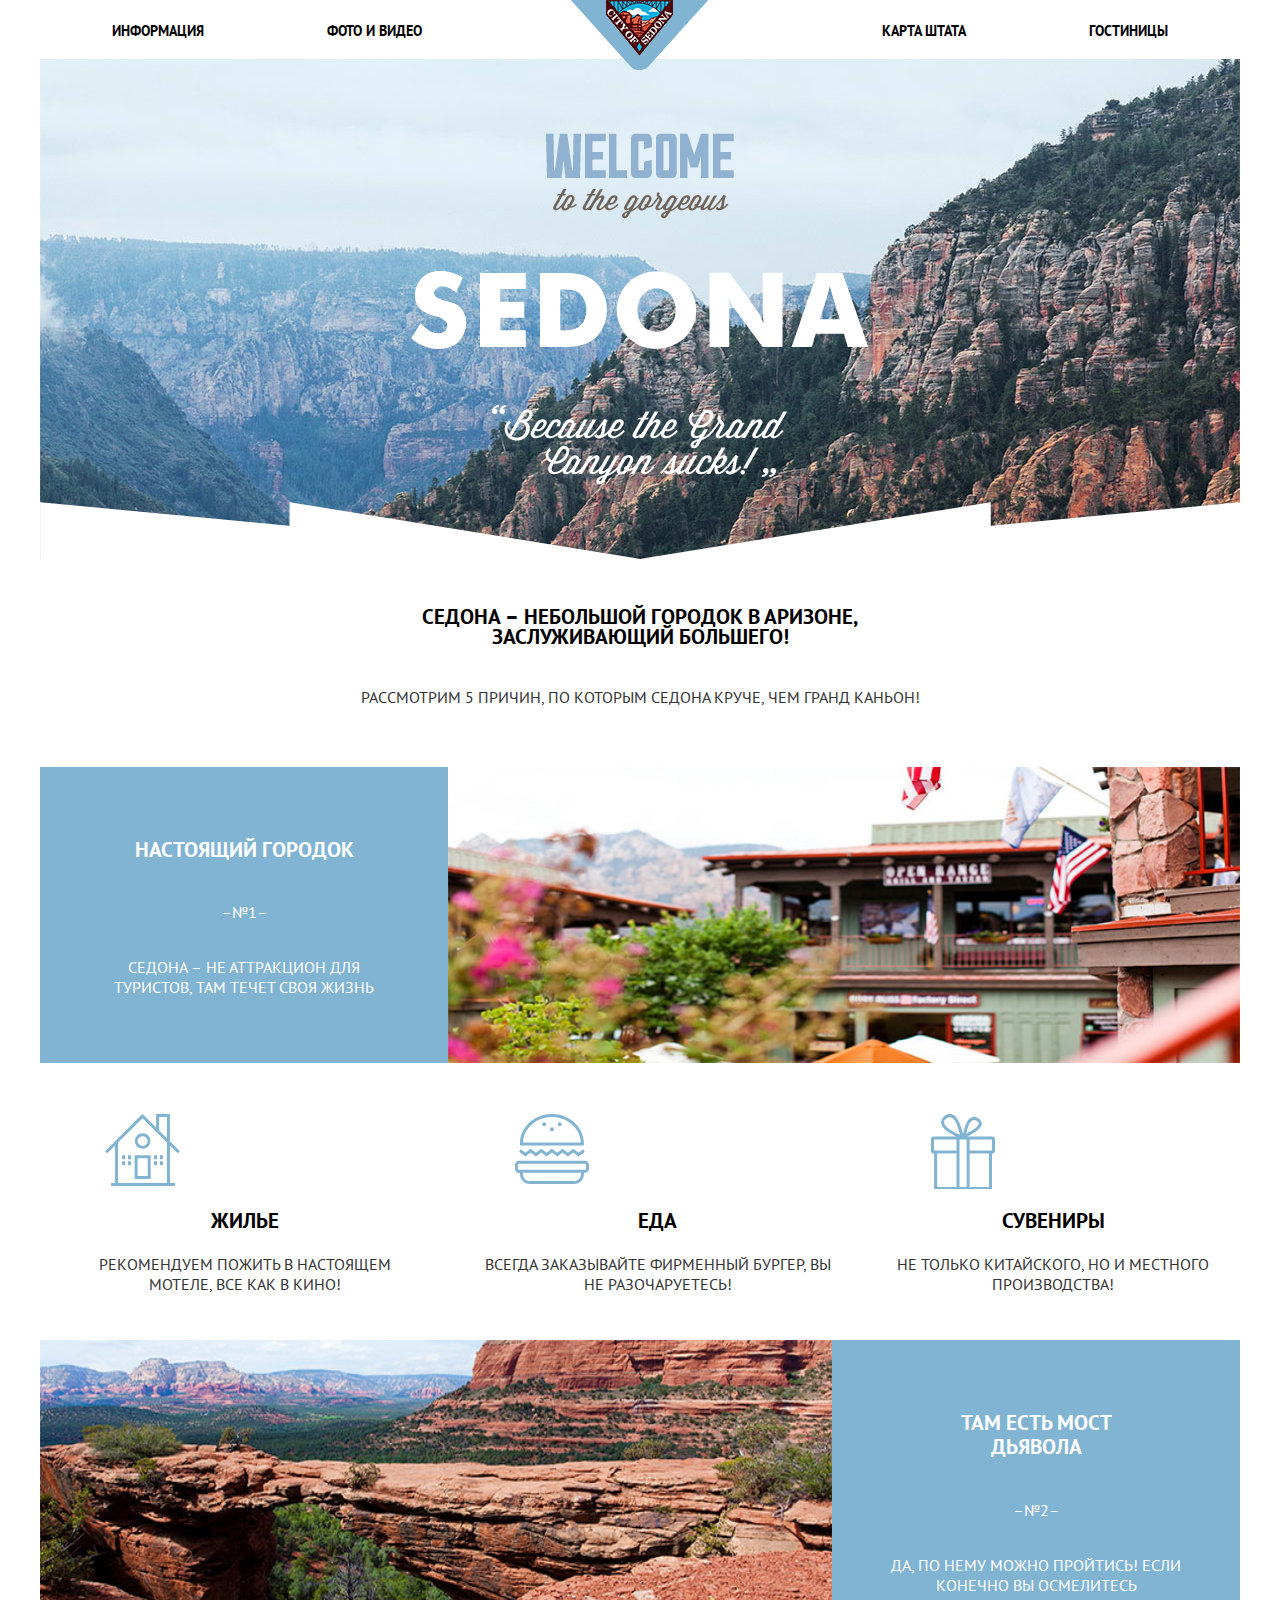
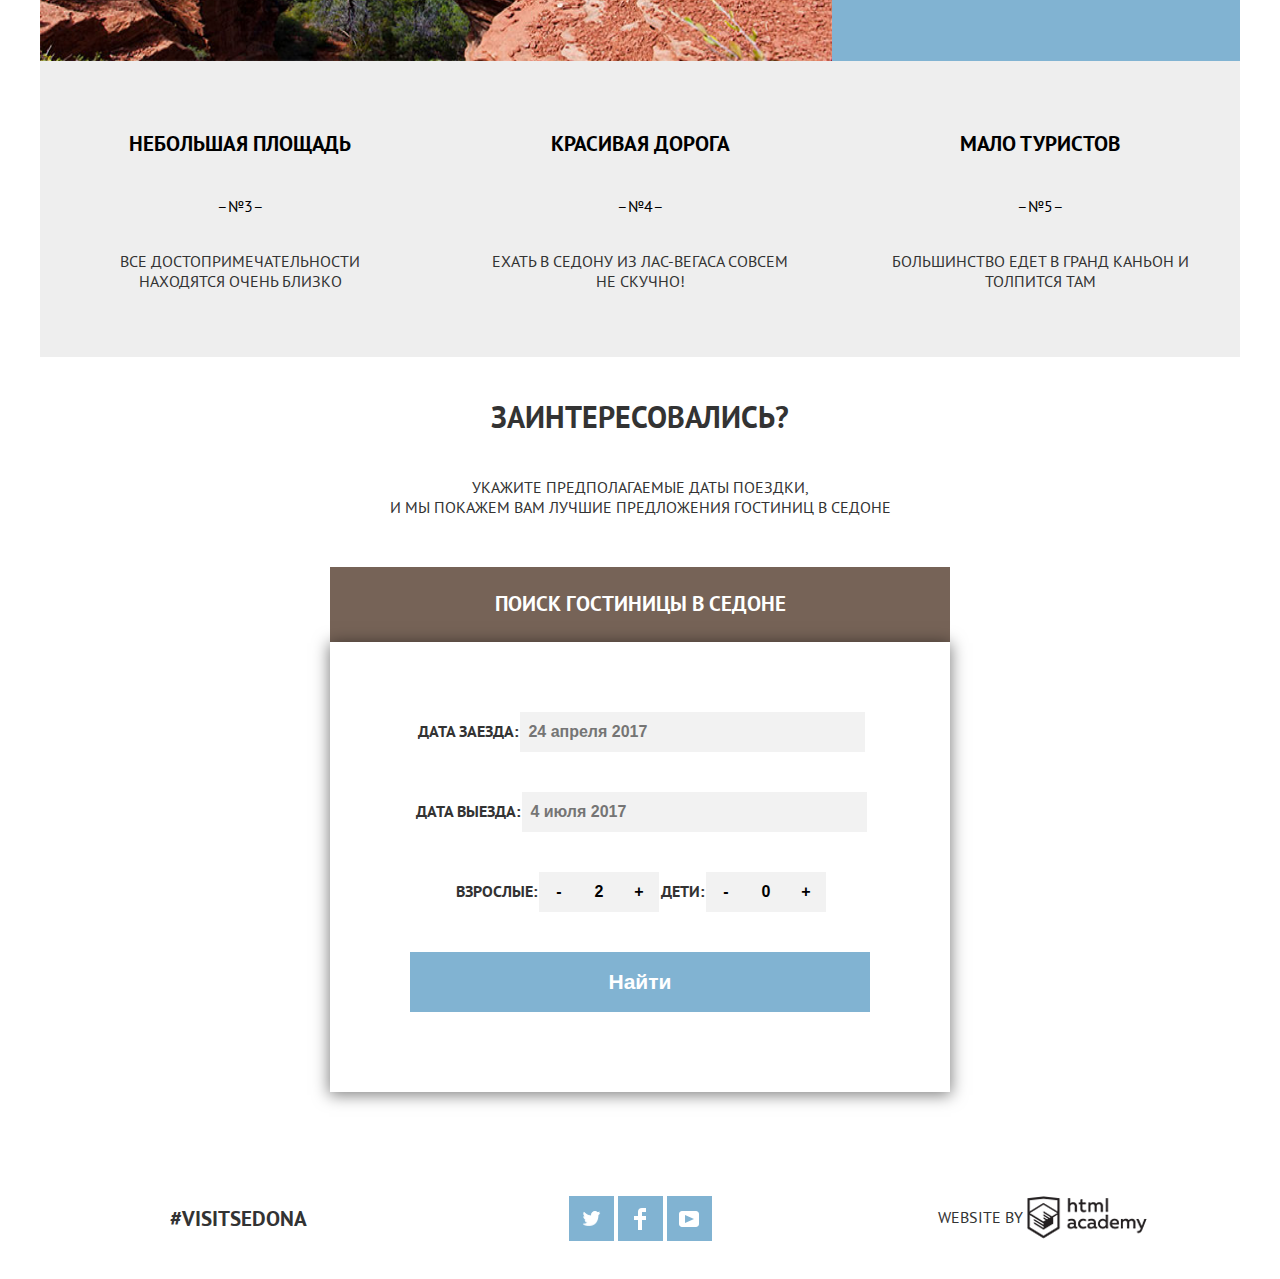
==== index.html @ 0027bf3f "сетка проекта" ====
<!DOCTYPE html>
<html lang="ru">
  <head>
    <meta charset="utf-8">
    <title>HTML Academy: Седона</title>
    <link href="https://fonts.googleapis.com/css?family=PT+Sans:400,700&amp;subset=cyrillic" rel="stylesheet">
    <link href="css/normalize.css" rel="stylesheet">
    <link href="css/style.css" rel="stylesheet">
  </head>
  <body>

    <header class="main-header">
      <nav class="main-navigation">
        <a class="main-header-logo">
          <img src="img/logo-sedona.png" alt="Логотип City of Sedona">
        </a>
        <ul class="site-navigation">
          <li><a href="#info">Информация</a></li>
          <li><a href="library.html">Фото и Видео</a></li>
          <li><a href="#map">Карта Штата</a></li>
          <li><a href="hotels.html">Гостиницы</a></li>
        </ul>
      </nav>
    </header>

    <main class="container">
      <h1 class="visually-hidden">Город Седона</h1>
      <div class="mountains">
        <div class="text">
          <div class="frame"></div>
        </div>
      </div>

      <div class="welcome">
        <h2 class="visually-hidden" id="info">Преимущества поездки в Седону</h2>
        <p class="welcome-promo">Седона – небольшой городок в Аризоне,<br>заслуживающий большего!</p>
        <p class="welcome-text">Рассмотрим 5 причин, по которым Седона круче, чем Гранд Каньон!</p>
      </div>

      <section class="features-ill">
        <div class="feature blue">
          <h3>Настоящий городок</h3>
          <span class="number">–№1–</span>
          <p>Седона – не аттракцион для туристов, там течет своя жизнь</p>
        </div>
        <img class="illustration" src="img/sedonacity-index.jpg" alt="Настоящий городок">
      </section>

      <section class="services">
        <ul class="service-navigator">
          <li class="service-item">
            <h3 class="housing">Жилье</h3>
            <p>Рекомендуем пожить в настоящем мотеле, все как в кино!</p>
          </li>
          <li class="service-item">
            <h3 class="food">Еда</h3>
            <p>Всегда заказывайте фирменный бургер, вы не разочаруетесь!</p>
          </li>
          <li class="service-item">
            <h3 class="souvenirs">Сувениры</h3>
            <p>Не только китайского, но и местного производства!</p>
          </li>
        </ul>
      </section>

      <section class="features-ill reverse">
        <div class="feature blue">
          <h3>Там есть Мост Дьявола</h3>
          <span class="number">–№2–</span>
          <p>Да, по нему можно пройтись! Если конечно вы осмелитесь</p>
        </div>
        <img class="illustration" src="img/devilroad-index.jpg" alt="Мост Дьявола">
      </section>

      <section class="features">
        <ul class="features-list">
          <li class="feature">
            <h3>Небольшая площадь</h3>
            <span class="number">–№3–</span>
            <p>Все достопримечательности находятся очень близко</p>
          </li>
          <li class="feature">
            <h3>Красивая дорога</h3>
            <span class="number">–№4–</span>
            <p>Ехать в Седону из Лас-Вегаса совсем не скучно!</p>
          </li>
          <li class="feature">
            <h3>Мало туристов</h3>
            <span class="number">–№5–</span>
            <p>Большинство едет в Гранд Каньон и толпится там</p>
          </li>
        </ul>
      </section>

      <div>
        <p class="question">Заинтересовались?</p>
        <p>Укажите предполагаемые даты поездки, <br>
          и мы покажем вам лучшие предложения гостиниц в Седоне</p>
        <h2 class="form-title">Поиск гостиницы в Седоне</h2>
      </div>

      <section class="form">
        <form class="hotel-search" action="hotels.html" method="get">
          <p class="date">
            <label for="date-in">Дата заезда:</label>
            <input id="date-in" type="text" placeholder="  24 апреля 2017  " required><br>
            <label for="date-out">Дата выезда:</label>
            <input id="date-out" type="text" placeholder="  4 июля 2017  " required>
          </p>
          <p class="counter">
            <label for="counter-adults">Взрослые:</label>
            <input class="counter-adults-down" type="button" value="-">
            <input id="counter-adults" type="text" value="2" size="1">
            <input class="counter-adults-up" type="button" value="+">
            <label for="counter-children">Дети:</label>
            <input class="counter-children-down" type="button" value="-">
            <input id="counter-children" type="text" value="0" size="1">
            <input class="counter-children-up" type="button" value="+">
          </p>
          <button class="search-button" type="submit">Найти</button>
        </form>
      </section>

      <section>
        <h2 class="visually-hidden" id="map">Карта Штата</h2>
        <script type="text/javascript" charset="utf-8" async src="https://api-maps.yandex.ru/services/constructor/1.0/js/?um=constructor%3A216135177d2605a7af1503cf870363f0d0c2467c47027f87da0f1020286e673c&amp;width=100%25&amp;height=500&amp;lang=ru_RU&amp;scroll=true"></script>
      </section>
    </main>

    <footer class="main-footer">
      <p class="hashtag">#visitsedona</p>

      <div class="social-block">
        <a class="social twitter" href="#"></a>
        <a class="social facebook" href="#"></a>
        <a class="social youtube" href="#"></a>
      </div>

      <p class="copyright">Website by
        <a class="design" href="https://htmlacademy.ru/intensive/htmlcss">
        </a>
      </p>
    </footer>

  </body>
</html>
---- css/style.css ----
@font-face {
  font-family: "PT Sans";
  src: url(../fonts/ptsans.woff2) format("woff2");
  font-weight: 400;
  font-style: normal;
}

@font-face {
  font-family: "PT Sans";
  src: url(../fonts/ptsansbold.woff2) format("woff2");
  font-weight: 700;
  font-style: normal;
}

body {
  margin:0 auto;
  padding: 0;
  max-width: 1200px;
  min-width: 768px;

  font-family: "PT Sans", "Arial", sans-serif;
  text-transform: uppercase;
}

a {
  text-decoration: none;
  color: #000000;
}

p {
  line-height: 20px;
  text-align: center;
  color: rgb(51, 51, 51);
}

h3 {
  padding: 0 35px;
  text-align: center;
  font-size: 21px;
}

.visually-hidden {
  visibility: hidden;
}

/* HEADER */

.main-navigation {
  padding: 0;
  margin: 0 auto;
}

.main-header-logo {
  display: inline-block;
  width: 100%;
  padding: 0;
  margin: 0 auto;
  text-align: center;
}

li {
  list-style: none;
}

.main-navigation ul {
  display: flex;
  flex-direction: row;
  justify-content: space-between;
  padding: 0;
  margin: -50px 6%;
}

.site-navigation li {
  font-size: 14px;
  font-weight: bold;
  color: #000000;
}

.site-navigation li:nth-child(2) {
  margin-right: 16%;
}

.site-navigation li:nth-child(3) {
  margin-left: 16%;
}

.site-navigation a:hover {
  color: rgb(129, 179, 210);
}

.site-navigation a:active {
  color: rgb(206, 206, 206);
}

#visited {
  color: rgb(118, 99, 87);
}

/* FOOTER */
.main-footer {
  display: flex;
  flex-direction: row;
  justify-content: space-between;
  align-items: center;
  width: 100%;
  height: 120px;
  margin: 0 auto;
  padding: 0;
  background: rgba(255, 255, 255, 0.9);
}

.hashtag {
  width: 33%;
  vertical-align: middle;
  text-align: center;

  font-size: 21px;
  font-weight: bold;
}

.social {
  display: inline-block;
  vertical-align: middle;
  width: 45px;
  height: 45px;
  background-color: rgb(129, 179, 210);
}

.twitter {
  background-image: url("../img/social.png");
  background-repeat: no-repeat;
  background-position: -18% -12%;
  background-color: rgb(129, 179, 210);
}

.twitter:hover {
  background-image: url("../img/social.png");
  background-repeat: no-repeat;
  background-position: -18% 50%;
  background-color: rgb(102, 158, 192);
}

.twitter:active {
  background-image: url("../img/social.png");
  background-repeat: no-repeat;
  background-position: -18% 113%;
  background-color: rgb(84, 150, 189);
}

.facebook {
  z-index: 50;
  background-image: url("../img/fb-icon.svg");
  background-repeat: no-repeat;
  background-position: center;
}

.youtube {
  background-image: url("../img/youtube.svg");
  background-repeat: no-repeat;
  background-position: center;
}

.social:hover {
  background-color: rgb(129, 179, 210);
}

.social:active {
  opacity: .3;
  background-color: rgb(84, 150, 189);
}

.copyright {
  display: inline-block;
  align-items: middle;
  width: 33%;
  white-space: nowrap;
}

.design {
  display: inline-block;
  width: 120px;
  height: 45px;
  vertical-align: middle;
  background-image: url("../img/html.png");
  background-repeat: no-repeat;
  background-position: right;
  background-size: auto;
  background-position: top;
}

.design:hover {
  background-image: url("../img/html.png");
  background-repeat: no-repeat;
  background-position: right;
  background-size: auto;
  background-position: center;
}

.design:active {
  display: inline-block;
  width: 120px;
  height: 45px;
  vertical-align: middle;
  background-image: url("../img/html.png");
  background-repeat: no-repeat;
  background-position: right;
  background-size: auto;
  background-position: bottom;
}

/* CONTAINER */

.mountains {
  z-index: -1;
  position: relative;
  width: 100%;
  height: 500px;
  margin: -10px 0 auto;
  background-image: url("../img/background-index.jpg");
  background-position: top;
  background-repeat: no-repeat;
}

.text {
  position: relative;
  width: 100%;
  height: 500px;
  margin: -10px 0 auto;
  background-image: url("../img/text-index.png");
  background-position: center;
  background-repeat: no-repeat;
}

.frame {
  position: absolute;
  bottom: 0;
  width: 100%;
  height: 60px;
  margin: 0 auto;
  background: url("../img/frame-index.png"); background-repeat: no-repeat;
  background-position: bottom;
}

.welcome-promo {
  margin: -20px 0 auto;
  font-size: 21px;
  font-weight: bold;
  color: rgb(0, 0, 0);
}

.welcome-text {
  margin: 40px auto 60px auto;
}

.features-ill,
.features-ill p {
  display: flex;
  flex-direction: row;
  justify-content: center;
  width: 100%;
  background-color: rgb(129, 179, 210);
  color: #ffffff;
}

.features-ill,
.services,
.features {
  margin: 0 auto;
}

.reverse {
  width: 100%;
  display: flex;
  flex-direction: row-reverse;
  justify-content: center;
  align-items: stretch;
}

.feature-item,
.feature {
  margin: 0 auto;
  padding: 50px;
  display: flex;
  flex-shrink: 1;
  flex-direction: column;
  justify-content: center;
  align-items: center;
  width: 33%;
}

.number {
  padding: 20px;
}

.service-navigator,
.features-list {
  margin: 0;
  padding: 0;
  display: flex;
  flex-direction: row;
  justify-content: space-between;
  align-content: center;
  flex-shrink: 1;
}

.housing::before {
  position: relative;
  content: " ";
  display: block;
  margin: 20px auto;
  width: 100%;
  height: 75px;
  background-image: url("../img/icon-1.svg");
  background-repeat: no-repeat;
}

.food::before {
  content: "";
  display: block;
  margin: 20px auto;
  width: 100%;
  height: 75px;
  background-image: url("../img/icon-3.svg");
  background-repeat: no-repeat;
}

.souvenirs::before {
  content: "";
  display: block;
  margin: 20px auto;
  width: 100%;
  height: 75px;
  background-image: url("../img/icon-2.svg");
  background-repeat: no-repeat;
}

.features {
  background-color: rgb(238, 238, 238);
}

.illustration {
  width: 66%;
  flex-shrink: 3;
}

.service-item {
  position: relative;
  margin: 0 auto;
  padding: 30px;
  text-align: center;
}

.question {
  margin: 50px auto;
  font-size: 30px;
  text-align: center;
  font-weight: bold;
}

.form-title {
  margin: 50px auto 0 auto;
  width: 570px;
  height: 85;
  padding: 25px;
  background-color: rgb(118, 99, 87);

  font-size: 21px;
  font-weight: bold;
  text-align: center;
  color: #ffffff;
}

.hotel-search {
  margin: 0 auto;
  padding: 50px;
  width: 520px;
  height: 350px;
  text-align: center;
  vertical-align: middle;
  background-color: #ffffff;
  box-shadow: 0 2px 15px 1px rgba(0, 0, 0, 0.5);

  font-family: inherit;
}

.form p {
  margin: 0;
  padding: 0;

  font-size: 14;
  font-weight: bold;
}

.form p > input {
  margin: 20px -2px;
  padding: 0;
  font-size: 14;
  font-weight: bold;
  color: rgba(0, 0, 0,);
}

.date input {
  margin: 0 auto 20px auto;
  padding: 0;
  width: 345px;
  height: 40px;
  background-color: rgb(242, 242, 242);
  border: none;
}

.date input:hover {
  background-color: rgb(235, 235, 235);
}

.date input:focus {
  background-color: none;
  border: 3px solid rgb(235, 235, 235);
}

/* CALENDAR */

.date::after {
  content: " ";
  background-image: url("../img/calendar.svg") no-repeat 100%;
  background-position: right;
}

.counter input {
  margin: 20px auto;
  width: 40px;
  height: 40px;
  background-color: rgb(242, 242, 242);
  text-align: center;
  border: none;
  border-radius: 0;
}

.search-button {
  margin: 20px auto;
  padding: 0;
  height: 60px;
  width: 460px;
  text-align: center;
  vertical-align: middle;
  background-color: rgb(129, 179, 210);
  border: none;
  border-radius: 0;

  font-size: 21px;
  font-weight: bold;
  color: #ffffff;
}

.search-button:hover {
    background-color: rgb(129, 179, 210);
}

.search-button:active {
    opacity: 5;
    background-color: rgb(84, 150, 189);
}
/* Hotels*/

.search-form {
  width: 100%;
  height: 215px;
  margin: -70px 0 auto;
  background: url("../img/background-hotes.jpg") no-repeat 100%;
  background-position: center;

  font-family: inherit;
  color: #ffffff;
}

.settings {
  margin: 30px auto;
  padding: 0;
  display: flex;
  flex-direction: row;
}

.filter ul{
  margin: 0;
  padding: 0;
}

.filter {
  margin: 30px auto;

  font-size: 16px;
  font-weight: bold;
}

.filter-option {
  margin: 25px auto;
  padding-left: 25px;
  font-size: 14px;
  font-weight: normal;
}

.checkbox {
  opacity: 0;
}

label {
  position: relative;
}

input[type="checkbox"] + label::before {
  position: absolute;
  top: 0;
  left: -25px;
  content: " ";
  display: block;
  width: 25px;
  height: 25px;
  background-image: url("../img/checkbox-off.svg");
  background-repeat: no-repeat;
  background-position: left;
}

input[type="checkbox"]:checked + label::before {
  position: absolute;
  top: 0;
  left: -25px;
  content: " ";
  display: block;
  width: 25px;
  height: 25px;
  background-image: url("../img/checkbox-on.svg");
  background-repeat: no-repeat;
  background-position: left;
}

.price-form {
  position: relative;
  display: flex;
  flex-direction: column;
}

.price-range {
  margin: 15px auto;
  display: flex;
  flex-direction: row;
  flex-wrap: nowrap;
  justify-content:
  width: 220px;
  height: 30px;
  border: 2px solid white;
  border-radius: 5px;
}

.price-range p {
  margin: 5px auto;
  padding: 0;

  font-size: 14px;
  font-weight: normal;
  color: #ffffff;
}

.p::after {
  position: relative;
  display: block;
  left: 50px;
  bottom: 20px;
  content: " ";
  height: 20px;
  border-right: 2px solid white;
}

.results-btn {
  margin: 30px auto;
  width: 130px;
  height: 30px;
  border: 3px solid white;
  border-radius: 5px;

  text-transform: uppercase;
}

.results-btn:active {
  background-color: #ffffff;
  color: rgb(0, 0, 0);
}

.results {
  margin: -30px auto;
  text-align: justify;
}

.results :not(h2) {
  display: inline;
  text-align: justify;
}

.results-title,
.results-number,
.item-title  {
  font-size: 21px;
  font-weight: bold;
  color: rgb(0, 0, 0);
}

.sorting,
.sorting-list > li {
  margin-left: 30px;
  padding: 0;
  font-size: 12px;
  font-weight: normal;
}

.sorting-up {
  display: inline-block;
  background-image: url("../img/icon-up-dir.svg");
  background-repeat: no-repeat;
  color: rgb(0, 0, 0);
}

.sorting-down {
  display: inline-block;
  width: 20px;
  height: 20px;
  background-image: url("../img/icon-down-dir.svg");
  background-repeat: no-repeat;
  color: rgb(0, 0, 0);
}

.sorting-list a {
  border-bottom: 1px dashed rgb(129, 179, 210);
  color: rgb(206, 206, 206);

}
.sorting-list a:hover {
  border-bottom: 1px dashed rgb(129, 179, 210);
  color: rgb(129, 179, 210);
}

.sorting-list a:active {
  color: rgb(0, 0, 0);
}

#active {
  color: rgb(129, 179, 210);
}

.sorting-item {
  display: flex;
  flex-direction: column;
  margin: 0 auto;
  padding: 0;
}

.item {
  position: relative;
  display: flex;
  flex-direction: row;
  padding: 0;
  width: 100%;
  height: 150px;
  border-top: 1px solid rgb(229, 229, 229);
}

.item:last-child {
border-bottom: 1px solid rgb(229, 229, 229);
}

.hotel-photo {
  margin: 30px;
  padding: 0;
  align-self: flex-start;
}

.hotel-description {
  display: inline-block;
  margin: 30px 0;
  padding: 0;
  text-align: left;
}

.reference {
  margin-right: 5px;
  display: flex;
  flex-direction: row;
}

.reference div {
  margin-right: 5px;
}

.hotel-description p {
  font-size: 14px;
  font-weight: normal;
  color: rgb(0, 0, 0);
}

.item-title:hover {
  color: rgb(129, 179, 210);
}

.item-title:active {
  color: rgb(206, 206, 206);
}

.hotel-info {
  margin: 0 auto;
  padding: 5px 15px;
  text-align: center;
  vertical-align: middle;
  background-color: rgb(129, 179, 210);

  font-size: 14px;
  font-weight: bold;
  color: #ffffff;
}

.hotel-info:hover {
  background-color: rgb(102, 158, 192);
}

.hotel-info:active {
  background-color: rgb(84, 150, 189);
  color: rgba(255, 225, 225, 0.5);
}

.hotel-booking {
  margin: 0 auto;
  padding: 5px 15px;
  text-align: center;
  vertical-align: middle;
  background-color: rgb(118, 99, 87);

  font-size: 14px;
  font-weight: bold;
  color: #ffffff;
}

.hotel-booking:hover {
  background-color: rgb(96, 78, 67);
}

.hotel-booking:active {
  background-color: rgb(80, 62, 51);
  color: rgba(255, 225, 225, 0.5);
}

.raiting {
  position: absolute;
  right: 75px;
  bottom: 30px;
  display: block;
  width: 110px;
  height: 25px;
  margin: 0 auto;
  padding: 0;
  background-color: rgb(242, 242, 242);
}

.raiting::before {
  position: inherit;
  top: -70px;
  right: 0;
  content: " ";
  display: block;
  width: 18px;
  height: 18px;
  background-image: url(../img/star.svg);
}
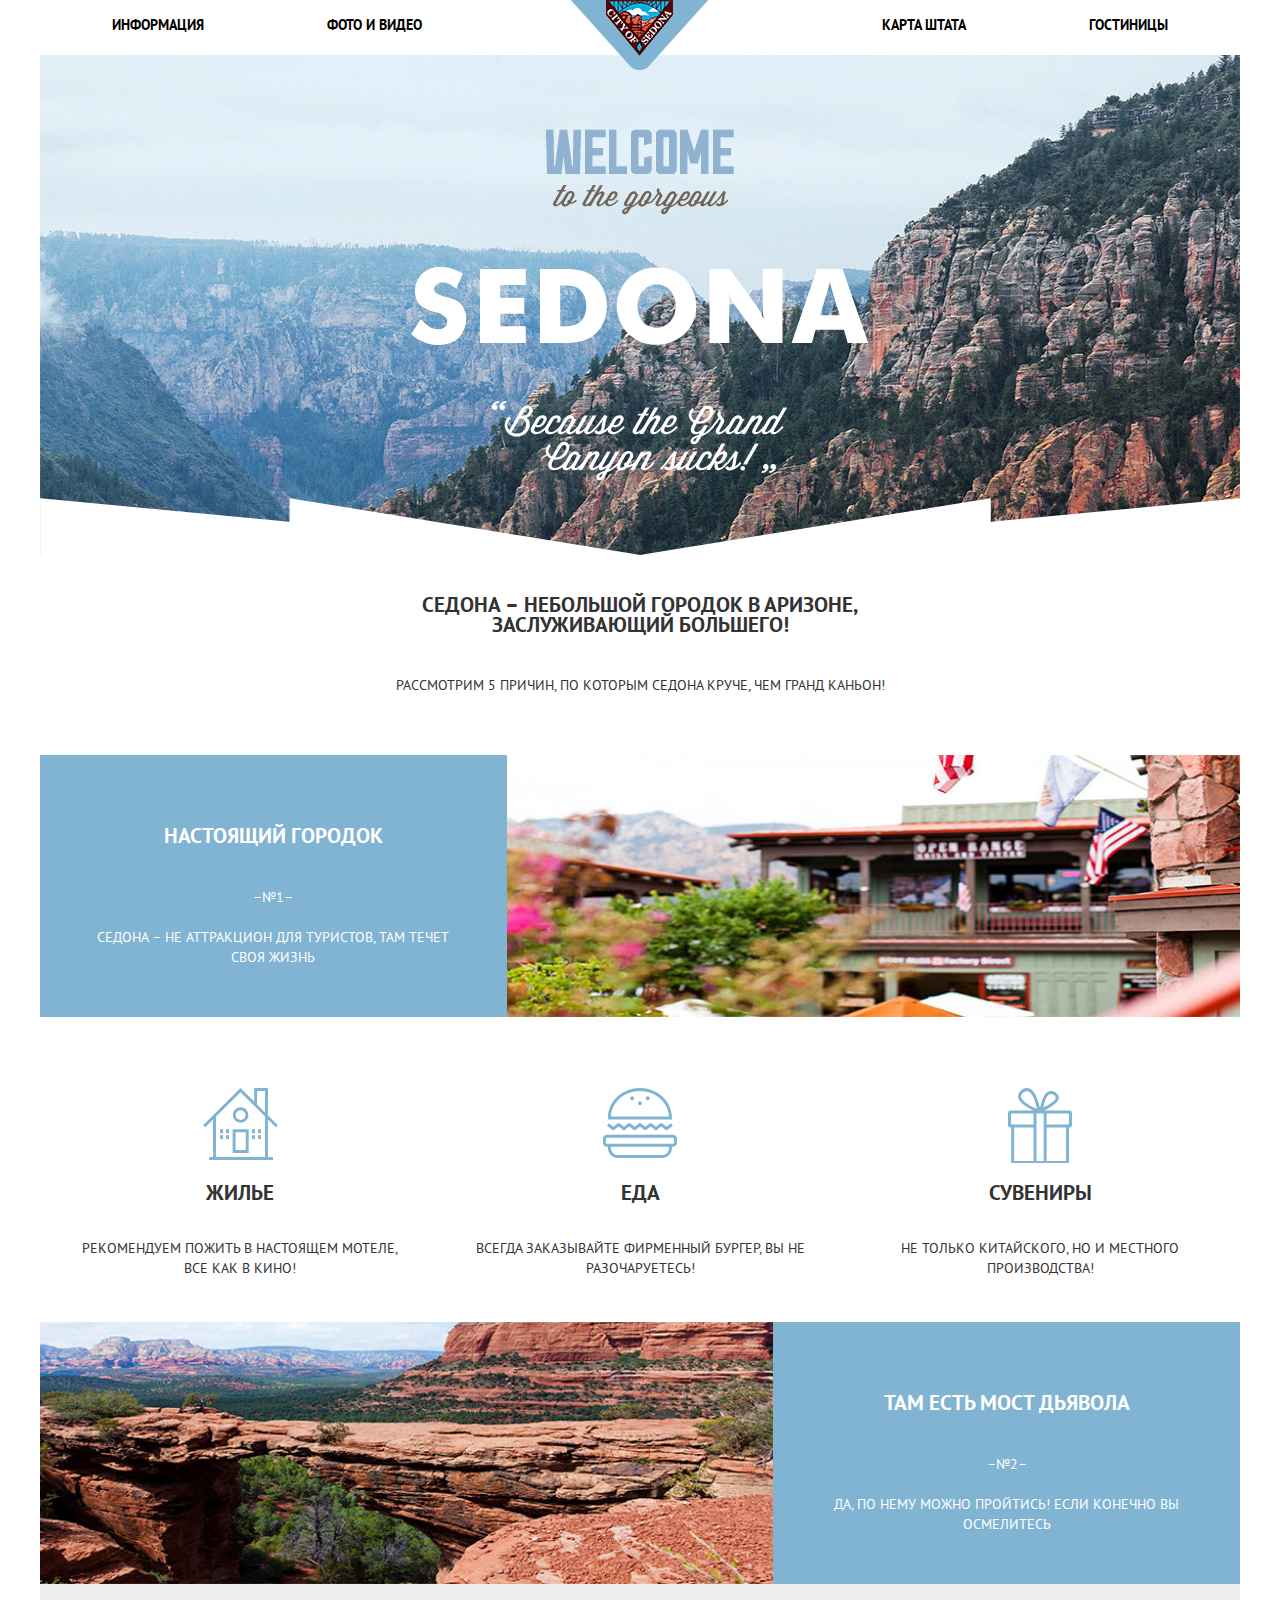
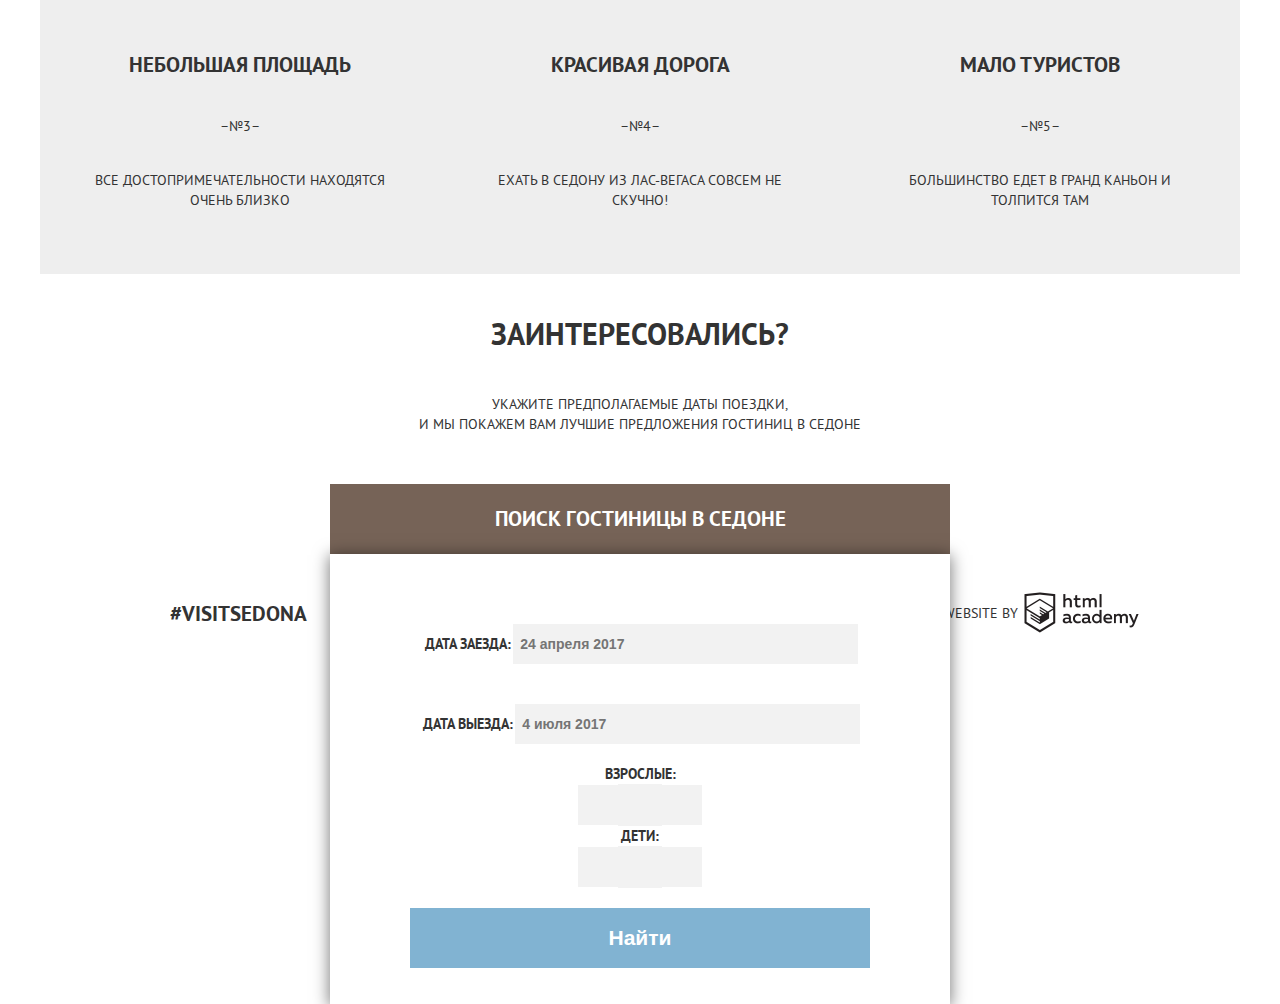
==== commit c410ad56: "изменения" ====
--- a/index.html
+++ b/index.html
@@ -38,12 +38,13 @@
       </div>
 
       <section class="features-ill">
-        <div class="feature blue">
+        <div class="feature">
           <h3>Настоящий городок</h3>
           <span class="number">–№1–</span>
           <p>Седона – не аттракцион для туристов, там течет своя жизнь</p>
         </div>
-        <img class="illustration" src="img/sedonacity-index.jpg" alt="Настоящий городок">
+        <div class="illustration-1">
+        </div>
       </section>
 
       <section class="services">
@@ -64,12 +65,13 @@
       </section>
 
       <section class="features-ill reverse">
-        <div class="feature blue">
+        <div class="feature">
           <h3>Там есть Мост Дьявола</h3>
           <span class="number">–№2–</span>
           <p>Да, по нему можно пройтись! Если конечно вы осмелитесь</p>
         </div>
-        <img class="illustration" src="img/devilroad-index.jpg" alt="Мост Дьявола">
+        <div class="illustration-2">
+        </div>
       </section>
 
       <section class="features">
@@ -96,27 +98,43 @@
         <p class="question">Заинтересовались?</p>
         <p>Укажите предполагаемые даты поездки, <br>
           и мы покажем вам лучшие предложения гостиниц в Седоне</p>
-        <h2 class="form-title">Поиск гостиницы в Седоне</h2>
       </div>
 
       <section class="form">
+        <h2 class="form-title">Поиск гостиницы в Седоне</h2>
         <form class="hotel-search" action="hotels.html" method="get">
-          <p class="date">
-            <label for="date-in">Дата заезда:</label>
-            <input id="date-in" type="text" placeholder="  24 апреля 2017  " required><br>
-            <label for="date-out">Дата выезда:</label>
-            <input id="date-out" type="text" placeholder="  4 июля 2017  " required>
-          </p>
-          <p class="counter">
-            <label for="counter-adults">Взрослые:</label>
-            <input class="counter-adults-down" type="button" value="-">
-            <input id="counter-adults" type="text" value="2" size="1">
-            <input class="counter-adults-up" type="button" value="+">
-            <label for="counter-children">Дети:</label>
-            <input class="counter-children-down" type="button" value="-">
-            <input id="counter-children" type="text" value="0" size="1">
-            <input class="counter-children-up" type="button" value="+">
-          </p>
+          <div class="date">
+            <p class="in">
+              <label for="date-in">Дата заезда:</label>
+              <input id="date-in" type="text" placeholder="  24 апреля 2017  " required>
+              <div class="calendar">
+              </div>
+            </p>
+            <p class="out">
+              <label for="date-out">Дата выезда:</label>
+              <input id="date-out" type="text" placeholder="  4 июля 2017  " required>
+              <div class="calendar">
+              </div>
+            </p>
+          </div>
+          <div>
+            <p>
+              <label for="counter-adults">Взрослые:</label>
+              <div class="counter">
+                <input class="counter-adults-down" type="button" value="-">
+                <input id="counter-adults" type="text" value="2" size="1">
+                <input class="counter-adults-up" type="button" value="+">
+              </div class="counter">
+            </p>
+            <p>
+              <label for="counter-children">Дети:</label>
+              <div class="counter">
+                <input class="counter-children-down" type="button" value="-">
+                <input id="counter-children" type="text" value="0" size="1">
+                <input class="counter-children-up" type="button" value="+">
+              </div>
+            </p>
+          </div>
           <button class="search-button" type="submit">Найти</button>
         </form>
       </section>
@@ -130,10 +148,10 @@
     <footer class="main-footer">
       <p class="hashtag">#visitsedona</p>
 
-      <div class="social-block">
-        <a class="social twitter" href="#"></a>
-        <a class="social facebook" href="#"></a>
-        <a class="social youtube" href="#"></a>
+      <div>
+        <a class="social" href="#"><div class="twitter"></div></a>
+        <a class="social" href="#"><div class="facebook"></div></a>
+        <a class="social" href="#"><div class="youtube"></div></a>
       </div>
 
       <p class="copyright">Website by
--- a/css/style.css
+++ b/css/style.css
@@ -13,12 +13,16 @@
 }
 
 body {
-  margin:0 auto;
+  margin: 0 auto;
   padding: 0;
   max-width: 1200px;
   min-width: 768px;
+  line-height: 20px;
+  text-align: center;
 
   font-family: "PT Sans", "Arial", sans-serif;
+  font-size: 14px;
+  color: rgb(51, 51, 51);
   text-transform: uppercase;
 }
 
@@ -27,12 +31,6 @@
   color: #000000;
 }
 
-p {
-  line-height: 20px;
-  text-align: center;
-  color: rgb(51, 51, 51);
-}
-
 h3 {
   padding: 0 35px;
   text-align: center;
@@ -40,7 +38,11 @@
 }
 
 .visually-hidden {
-  visibility: hidden;
+  display: none;
+}
+
+.map {
+  margin-bottom: -50px;
 }
 
 /* HEADER */
@@ -55,7 +57,6 @@
   width: 100%;
   padding: 0;
   margin: 0 auto;
-  text-align: center;
 }
 
 li {
@@ -64,16 +65,13 @@
 
 .main-navigation ul {
   display: flex;
-  flex-direction: row;
   justify-content: space-between;
   padding: 0;
-  margin: -50px 6%;
+  margin: -60px 6% 20px 6%;
 }
 
 .site-navigation li {
-  font-size: 14px;
-  font-weight: bold;
-  color: #000000;
+  font-weight: bold;
 }
 
 .site-navigation li:nth-child(2) {
@@ -98,15 +96,14 @@
 
 /* FOOTER */
 .main-footer {
-  display: flex;
-  flex-direction: row;
+  z-index: 100;
+  display: flex;
   justify-content: space-between;
   align-items: center;
-  width: 100%;
   height: 120px;
   margin: 0 auto;
   padding: 0;
-  background: rgba(255, 255, 255, 0.9);
+  background: rgba(255, 255, 255, 0.8);
 }
 
 .hashtag {
@@ -126,47 +123,43 @@
   background-color: rgb(129, 179, 210);
 }
 
+.social:hover {
+  background-color: rgb(102, 158, 192);
+}
+
+.social:active {
+  background-color: rgb(84, 150, 189);
+}
+
+.social div:active {
+  opacity: 0.3;
+}
+
 .twitter {
-  background-image: url("../img/social.png");
-  background-repeat: no-repeat;
-  background-position: -18% -12%;
-  background-color: rgb(129, 179, 210);
-}
-
-.twitter:hover {
-  background-image: url("../img/social.png");
-  background-repeat: no-repeat;
-  background-position: -18% 50%;
-  background-color: rgb(102, 158, 192);
-}
-
-.twitter:active {
-  background-image: url("../img/social.png");
-  background-repeat: no-repeat;
-  background-position: -18% 113%;
-  background-color: rgb(84, 150, 189);
+  display: block;
+  width: 45px;
+  height: 45px;
+  background-image: url("../img/twitter.svg");
+  background-repeat: no-repeat;
+  background-position: center;
 }
 
 .facebook {
-  z-index: 50;
+  display: block;
+  width: 45px;
+  height: 45px;
   background-image: url("../img/fb-icon.svg");
   background-repeat: no-repeat;
   background-position: center;
 }
 
 .youtube {
+  display: block;
+  width: 45px;
+  height: 45px;
   background-image: url("../img/youtube.svg");
   background-repeat: no-repeat;
   background-position: center;
-}
-
-.social:hover {
-  background-color: rgb(129, 179, 210);
-}
-
-.social:active {
-  opacity: .3;
-  background-color: rgb(84, 150, 189);
 }
 
 .copyright {
@@ -181,7 +174,7 @@
   width: 120px;
   height: 45px;
   vertical-align: middle;
-  background-image: url("../img/html.png");
+  background-image: url("../img/logo-htmlacademy.png");
   background-repeat: no-repeat;
   background-position: right;
   background-size: auto;
@@ -189,11 +182,11 @@
 }
 
 .design:hover {
-  background-image: url("../img/html.png");
+  background-image: url("../img/logo-htmlacademy.png");
   background-repeat: no-repeat;
   background-position: right;
   background-size: auto;
-  background-position: center;
+  background-position: 50% 53%;
 }
 
 .design:active {
@@ -201,11 +194,11 @@
   width: 120px;
   height: 45px;
   vertical-align: middle;
-  background-image: url("../img/html.png");
+  background-image: url("../img/logo-htmlacademy.png");
   background-repeat: no-repeat;
   background-position: right;
   background-size: auto;
-  background-position: bottom;
+  background-position: 50% 104%;
 }
 
 /* CONTAINER */
@@ -215,17 +208,17 @@
   position: relative;
   width: 100%;
   height: 500px;
-  margin: -10px 0 auto;
+  margin: auto;
   background-image: url("../img/background-index.jpg");
   background-position: top;
   background-repeat: no-repeat;
+  background-size: cover;
 }
 
 .text {
-  position: relative;
+  height: 500px;
   width: 100%;
-  height: 500px;
-  margin: -10px 0 auto;
+  margin: auto;
   background-image: url("../img/text-index.png");
   background-position: center;
   background-repeat: no-repeat;
@@ -242,10 +235,9 @@
 }
 
 .welcome-promo {
-  margin: -20px 0 auto;
+  margin: 40px auto;
   font-size: 21px;
   font-weight: bold;
-  color: rgb(0, 0, 0);
 }
 
 .welcome-text {
@@ -254,38 +246,33 @@
 
 .features-ill,
 .features-ill p {
-  display: flex;
-  flex-direction: row;
+  margin: 0 auto;
+  display: flex;
   justify-content: center;
-  width: 100%;
   background-color: rgb(129, 179, 210);
   color: #ffffff;
 }
 
-.features-ill,
-.services,
-.features {
+.services {
   margin: 0 auto;
 }
 
 .reverse {
-  width: 100%;
   display: flex;
   flex-direction: row-reverse;
   justify-content: center;
   align-items: stretch;
 }
 
-.feature-item,
+.service-item,
 .feature {
   margin: 0 auto;
   padding: 50px;
   display: flex;
-  flex-shrink: 1;
   flex-direction: column;
   justify-content: center;
-  align-items: center;
-  width: 33%;
+  align-items: stretch;
+  width: 33.33%;
 }
 
 .number {
@@ -297,18 +284,14 @@
   margin: 0;
   padding: 0;
   display: flex;
-  flex-direction: row;
   justify-content: space-between;
-  align-content: center;
-  flex-shrink: 1;
 }
 
 .housing::before {
-  position: relative;
-  content: " ";
+  content: "";
   display: block;
   margin: 20px auto;
-  width: 100%;
+  width: 75px;
   height: 75px;
   background-image: url("../img/icon-1.svg");
   background-repeat: no-repeat;
@@ -318,7 +301,7 @@
   content: "";
   display: block;
   margin: 20px auto;
-  width: 100%;
+  width: 75px;
   height: 75px;
   background-image: url("../img/icon-3.svg");
   background-repeat: no-repeat;
@@ -328,19 +311,33 @@
   content: "";
   display: block;
   margin: 20px auto;
-  width: 100%;
+  width: 65px;
   height: 75px;
   background-image: url("../img/icon-2.svg");
   background-repeat: no-repeat;
 }
 
 .features {
+  margin: 0 auto;
   background-color: rgb(238, 238, 238);
 }
 
-.illustration {
-  width: 66%;
-  flex-shrink: 3;
+.illustration-1 {
+  display: block;
+  width: 66.66%;
+  background-image: url("../img/sedonacity-index.jpg");
+  background-position: center;
+  background-repeat: no-repeat;
+  background-size: cover;
+}
+
+.illustration-2 {
+  display: block;
+  width: 66.66%;
+  background-image: url("../img/devilroad-index.jpg");
+  background-position: center;
+  background-repeat: no-repeat;
+  background-size: cover;
 }
 
 .service-item {
@@ -371,7 +368,11 @@
 }
 
 .hotel-search {
-  margin: 0 auto;
+  z-index: 10;
+  position: absolute;
+  margin: 0 auto;
+  right: 0;
+  left: 0;
   padding: 50px;
   width: 520px;
   height: 350px;
@@ -387,14 +388,13 @@
   margin: 0;
   padding: 0;
 
-  font-size: 14;
   font-weight: bold;
 }
 
 .form p > input {
   margin: 20px -2px;
   padding: 0;
-  font-size: 14;
+
   font-weight: bold;
   color: rgba(0, 0, 0,);
 }
@@ -417,22 +417,23 @@
   border: 3px solid rgb(235, 235, 235);
 }
 
-/* CALENDAR */
-
-.date::after {
-  content: " ";
-  background-image: url("../img/calendar.svg") no-repeat 100%;
-  background-position: right;
-}
-
 .counter input {
-  margin: 20px auto;
+  margin: 0 auto;
   width: 40px;
   height: 40px;
   background-color: rgb(242, 242, 242);
   text-align: center;
   border: none;
   border-radius: 0;
+}
+
+.counter {
+  font-size: 0;
+}
+
+.form label {
+  display: inline-block;
+  text-align: left;
 }
 
 .search-button {
@@ -461,39 +462,45 @@
 }
 /* Hotels*/
 
+#active {
+  color: rgb(129, 179, 210);
+}
+
 .search-form {
   width: 100%;
   height: 215px;
-  margin: -70px 0 auto;
+  margin: 0 auto;
+  padding: 30px;
   background: url("../img/background-hotes.jpg") no-repeat 100%;
   background-position: center;
+  background-size: cover;
 
   font-family: inherit;
   color: #ffffff;
 }
 
 .settings {
-  margin: 30px auto;
-  padding: 0;
-  display: flex;
-  flex-direction: row;
-}
-
-.filter ul{
+  display: flex;
   margin: 0;
   padding: 0;
+
+  font-size: 16px;
+  font-weight: bold;
 }
 
 .filter {
-  margin: 30px auto;
-
-  font-size: 16px;
-  font-weight: bold;
+  margin: 20px auto;
+  padding: 0;
+  text-align: left;
+}
+
+.filter ul {
+  padding: 0;
 }
 
 .filter-option {
   margin: 25px auto;
-  padding-left: 25px;
+  padding-left: 15px;
   font-size: 14px;
   font-weight: normal;
 }
@@ -510,7 +517,7 @@
   position: absolute;
   top: 0;
   left: -25px;
-  content: " ";
+  content: "";
   display: block;
   width: 25px;
   height: 25px;
@@ -523,7 +530,7 @@
   position: absolute;
   top: 0;
   left: -25px;
-  content: " ";
+  content: "";
   display: block;
   width: 25px;
   height: 25px;
@@ -532,98 +539,46 @@
   background-position: left;
 }
 
-.price-form {
-  position: relative;
-  display: flex;
-  flex-direction: column;
-}
-
 .price-range {
-  margin: 15px auto;
-  display: flex;
-  flex-direction: row;
-  flex-wrap: nowrap;
-  justify-content:
-  width: 220px;
-  height: 30px;
-  border: 2px solid white;
-  border-radius: 5px;
-}
-
-.price-range p {
-  margin: 5px auto;
-  padding: 0;
-
   font-size: 14px;
   font-weight: normal;
-  color: #ffffff;
-}
-
-.p::after {
-  position: relative;
-  display: block;
-  left: 50px;
-  bottom: 20px;
-  content: " ";
-  height: 20px;
-  border-right: 2px solid white;
 }
 
 .results-btn {
   margin: 30px auto;
   width: 130px;
   height: 30px;
-  border: 3px solid white;
   border-radius: 5px;
-
+  border-color: transparent;
   text-transform: uppercase;
 }
 
-.results-btn:active {
-  background-color: #ffffff;
-  color: rgb(0, 0, 0);
-}
-
 .results {
-  margin: -30px auto;
-  text-align: justify;
-}
-
-.results :not(h2) {
-  display: inline;
-  text-align: justify;
+  display: flex;
+  flex-direction: column;
+  align-items: stretch;
+}
+
+.results-controls {
+  display: flex;
+  justify-content: flex-start;
+  margin: 0;
+  padding: 0;
+}
+
+.results-controls li {
+  display: inline-block;
+  margin-left: 45px;
+
+  font-size: 12px;
 }
 
 .results-title,
 .results-number,
 .item-title  {
+  margin: auto;
   font-size: 21px;
   font-weight: bold;
-  color: rgb(0, 0, 0);
-}
-
-.sorting,
-.sorting-list > li {
-  margin-left: 30px;
-  padding: 0;
-  font-size: 12px;
-  font-weight: normal;
-}
-
-.sorting-up {
-  display: inline-block;
-  background-image: url("../img/icon-up-dir.svg");
-  background-repeat: no-repeat;
-  color: rgb(0, 0, 0);
-}
-
-.sorting-down {
-  display: inline-block;
-  width: 20px;
-  height: 20px;
-  background-image: url("../img/icon-down-dir.svg");
-  background-repeat: no-repeat;
-  color: rgb(0, 0, 0);
 }
 
 .sorting-list a {
@@ -640,8 +595,36 @@
   color: rgb(0, 0, 0);
 }
 
-#active {
-  color: rgb(129, 179, 210);
+.sorting-up {
+  width: 0;
+	height: 0;
+	border-left: 6px solid transparent;
+	border-right: 6px solid transparent;
+	border-bottom: 10px solid rgb(202, 202, 202);
+}
+
+.sorting-up:hover {
+  border-bottom: 10px solid rgb(0, 0, 0);
+}
+
+.sorting-up:active {
+  border-bottom: 10px solid rgb(129, 179, 210);
+}
+
+.sorting-down {
+  width: 0;
+	height: 0;
+  border-top: 10px solid rgb(202, 202, 202);
+	border-left: 6px solid transparent;
+	border-right: 6px solid transparent;
+}
+
+.sorting-down:hover {
+  border-top: 10px solid rgb(0, 0, 0);
+}
+
+.sorting-down:active {
+  border-top: 10px solid rgb(129, 179, 210);
 }
 
 .sorting-item {
@@ -652,12 +635,9 @@
 }
 
 .item {
-  position: relative;
-  display: flex;
-  flex-direction: row;
-  padding: 0;
-  width: 100%;
-  height: 150px;
+  display: flex;
+  margin: 0 auto;
+  padding: 0;
   border-top: 1px solid rgb(229, 229, 229);
 }
 
@@ -678,6 +658,11 @@
   text-align: left;
 }
 
+.item p {
+  margin: 10px;
+  padding: 0;
+}
+
 .reference {
   margin-right: 5px;
   display: flex;
@@ -688,12 +673,6 @@
   margin-right: 5px;
 }
 
-.hotel-description p {
-  font-size: 14px;
-  font-weight: normal;
-  color: rgb(0, 0, 0);
-}
-
 .item-title:hover {
   color: rgb(129, 179, 210);
 }
@@ -709,7 +688,6 @@
   vertical-align: middle;
   background-color: rgb(129, 179, 210);
 
-  font-size: 14px;
   font-weight: bold;
   color: #ffffff;
 }
@@ -745,24 +723,42 @@
 }
 
 .raiting {
-  position: absolute;
-  right: 75px;
-  bottom: 30px;
-  display: block;
-  width: 110px;
-  height: 25px;
-  margin: 0 auto;
-  padding: 0;
+  margin: 0;
+  padding: 0;
+  justify-content: flex-end;
+  align-items: stretch;
+}
+
+.raiting p {
+  padding: 5px;
   background-color: rgb(242, 242, 242);
-}
-
-.raiting::before {
-  position: inherit;
-  top: -70px;
-  right: 0;
-  content: " ";
-  display: block;
-  width: 18px;
+  text-align: right;
+  vertical-align: bottom;
+}
+
+.four-stars {
+  content: "";
+  display: block;
+  width: 72px;
   height: 18px;
   background-image: url(../img/star.svg);
-}
+  background-repeat: repeat-x;
+}
+
+.three-stars {
+  content: "";
+  display: block;
+  width: 54px;
+  height: 18px;
+  background-image: url(../img/star.svg);
+  background-repeat: repeat-x;
+}
+
+.two-stars {
+  content: "";
+  display: block;
+  width: 36px;
+  height: 18px;
+  background-image: url(../img/star.svg);
+  background-repeat: repeat-x;
+}
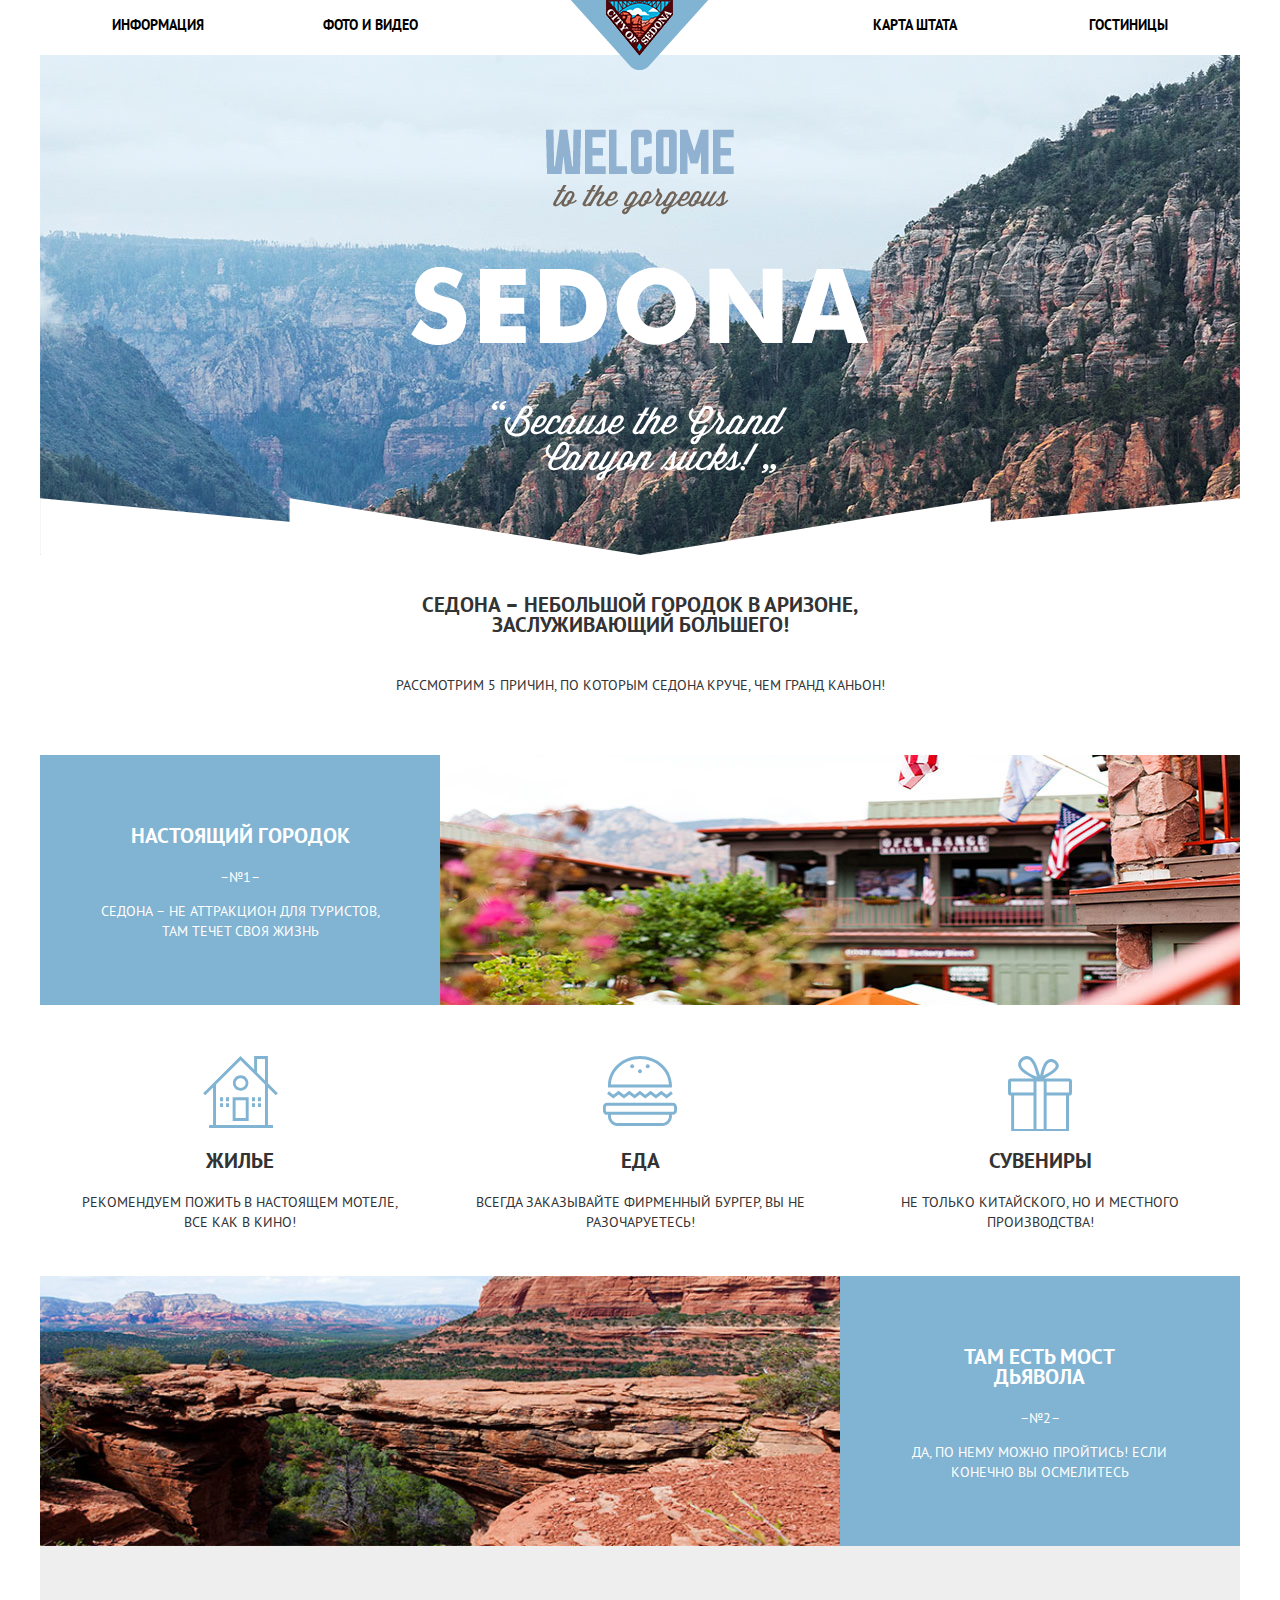
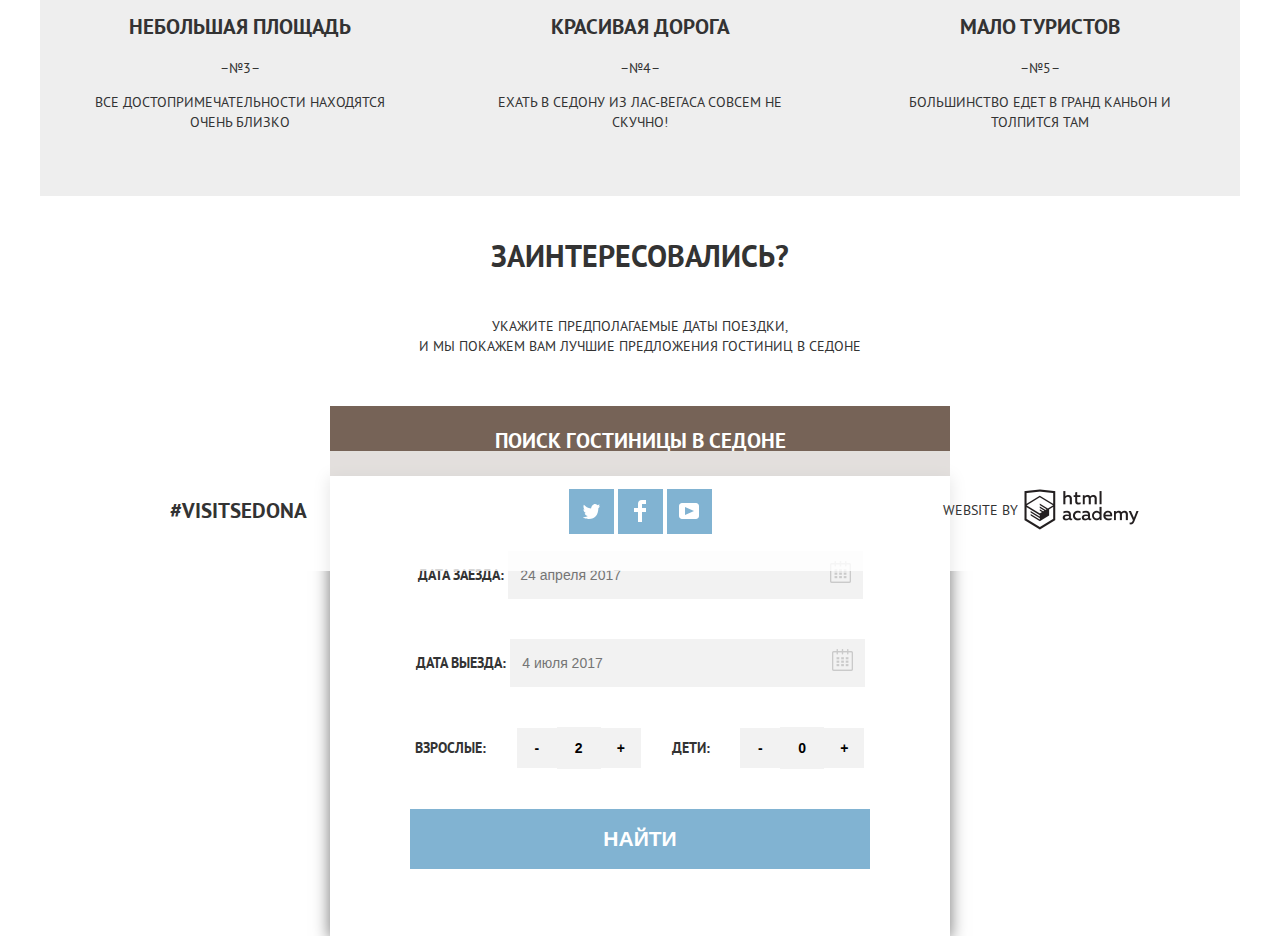
==== commit 1dd4dffa: "Правки" ====
--- a/index.html
+++ b/index.html
@@ -103,37 +103,31 @@
       <section class="form">
         <h2 class="form-title">Поиск гостиницы в Седоне</h2>
         <form class="hotel-search" action="hotels.html" method="get">
-          <div class="date">
-            <p class="in">
-              <label for="date-in">Дата заезда:</label>
-              <input id="date-in" type="text" placeholder="  24 апреля 2017  " required>
-              <div class="calendar">
-              </div>
-            </p>
-            <p class="out">
-              <label for="date-out">Дата выезда:</label>
-              <input id="date-out" type="text" placeholder="  4 июля 2017  " required>
-              <div class="calendar">
-              </div>
-            </p>
+          <div class="date in">
+            <label for="date-in">Дата заезда:</label>
+            <input id="date-in" type="text" placeholder="  24 апреля 2017  " required>
+            <div class="calendar"></div>
           </div>
-          <div>
-            <p>
-              <label for="counter-adults">Взрослые:</label>
-              <div class="counter">
-                <input class="counter-adults-down" type="button" value="-">
-                <input id="counter-adults" type="text" value="2" size="1">
-                <input class="counter-adults-up" type="button" value="+">
-              </div class="counter">
-            </p>
-            <p>
-              <label for="counter-children">Дети:</label>
-              <div class="counter">
-                <input class="counter-children-down" type="button" value="-">
-                <input id="counter-children" type="text" value="0" size="1">
-                <input class="counter-children-up" type="button" value="+">
-              </div>
-            </p>
+          <div class="date out">
+            <label for="date-out">Дата выезда:</label>
+            <input id="date-out" type="text" placeholder="  4 июля 2017  " required>
+            <div class="calendar"></div>
+          </div>
+
+          <div class="guests">
+            <label for="counter-adults">Взрослые:</label>
+            <div class="counter">
+              <input class="counter-adults-down" type="button" value="-">
+              <input id="counter-adults" type="text" value="2" size="1">
+              <input class="counter-adults-up" type="button" value="+">
+            </div>
+            <label for="counter-children">Дети:</label>
+            <div class="counter">
+              <input class="counter-children-down" type="button" value="-">
+              <input id="counter-children" type="text" value="0" size="1">
+              <input class="counter-children-up" type="button" value="+">
+            </div>
+            </div>
           </div>
           <button class="search-button" type="submit">Найти</button>
         </form>
@@ -141,7 +135,9 @@
 
       <section>
         <h2 class="visually-hidden" id="map">Карта Штата</h2>
-        <script type="text/javascript" charset="utf-8" async src="https://api-maps.yandex.ru/services/constructor/1.0/js/?um=constructor%3A216135177d2605a7af1503cf870363f0d0c2467c47027f87da0f1020286e673c&amp;width=100%25&amp;height=500&amp;lang=ru_RU&amp;scroll=true"></script>
+        <div class="maps">
+          <script type="text/javascript" charset="utf-8" async src="https://api-maps.yandex.ru/services/constructor/1.0/js/?um=constructor%3A216135177d2605a7af1503cf870363f0d0c2467c47027f87da0f1020286e673c&amp;width=100%25&amp;height=500&amp;lang=ru_RU&amp;scroll=true"></script>
+        </div>
       </section>
     </main>
 
--- a/css/style.css
+++ b/css/style.css
@@ -41,8 +41,8 @@
   display: none;
 }
 
-.map {
-  margin-bottom: -50px;
+.maps {
+  margin-bottom: -25px;
 }
 
 /* HEADER */
@@ -71,15 +71,26 @@
 }
 
 .site-navigation li {
-  font-weight: bold;
-}
-
+  width: 20%;
+  font-weight: bold;
+}
+
+.site-navigation li:first-child,
 .site-navigation li:nth-child(2) {
-  margin-right: 16%;
+  text-align: left;
+}
+
+.site-navigation li:nth-child(2) {
+  margin-right: auto;
 }
 
 .site-navigation li:nth-child(3) {
-  margin-left: 16%;
+  margin-left: auto;
+}
+
+.site-navigation li:nth-child(3),
+.site-navigation li:last-child {
+  text-align: right;
 }
 
 .site-navigation a:hover {
@@ -96,6 +107,7 @@
 
 /* FOOTER */
 .main-footer {
+  position: relative;
   z-index: 100;
   display: flex;
   justify-content: space-between;
@@ -244,15 +256,15 @@
   margin: 40px auto 60px auto;
 }
 
-.features-ill,
-.features-ill p {
-  margin: 0 auto;
-  display: flex;
-  justify-content: center;
+.features-ill {
+  margin: 0;
+  display: flex;
+  box-sizing: border-box;
   background-color: rgb(129, 179, 210);
   color: #ffffff;
 }
 
+}
 .services {
   margin: 0 auto;
 }
@@ -260,19 +272,17 @@
 .reverse {
   display: flex;
   flex-direction: row-reverse;
-  justify-content: center;
   align-items: stretch;
 }
 
 .service-item,
 .feature {
-  margin: 0 auto;
+  margin: 0;
   padding: 50px;
-  display: flex;
-  flex-direction: column;
-  justify-content: center;
-  align-items: stretch;
+  box-sizing: border-box;
+  align-self: center;
   width: 33.33%;
+  flex-grow: 1;
 }
 
 .number {
@@ -318,26 +328,27 @@
 }
 
 .features {
-  margin: 0 auto;
+  margin: 0;
+  align-items: stretch;
   background-color: rgb(238, 238, 238);
 }
 
 .illustration-1 {
-  display: block;
   width: 66.66%;
   background-image: url("../img/sedonacity-index.jpg");
   background-position: center;
   background-repeat: no-repeat;
   background-size: cover;
+  flex-shrink: 1;
 }
 
 .illustration-2 {
-  display: block;
   width: 66.66%;
   background-image: url("../img/devilroad-index.jpg");
   background-position: center;
   background-repeat: no-repeat;
   background-size: cover;
+  flex-shrink: 1;
 }
 
 .service-item {
@@ -345,6 +356,11 @@
   margin: 0 auto;
   padding: 30px;
   text-align: center;
+}
+
+.span {
+  margin: 20px auto;
+  padding: 0;
 }
 
 .question {
@@ -370,51 +386,86 @@
 .hotel-search {
   z-index: 10;
   position: absolute;
-  margin: 0 auto;
+  display: inline-block;
   right: 0;
   left: 0;
-  padding: 50px;
-  width: 520px;
+  margin: 0 auto;
+  padding: 55px;
+  width: 510px;
   height: 350px;
-  text-align: center;
-  vertical-align: middle;
   background-color: #ffffff;
   box-shadow: 0 2px 15px 1px rgba(0, 0, 0, 0.5);
 
-  font-family: inherit;
-}
-
-.form p {
-  margin: 0;
-  padding: 0;
-
-  font-weight: bold;
-}
-
-.form p > input {
-  margin: 20px -2px;
-  padding: 0;
-
-  font-weight: bold;
-  color: rgba(0, 0, 0,);
+  font: inherit;
+}
+
+.date,
+.counter {
+  position: relative;
+  display: inline-block;
+  margin: 20px auto;
+  padding: 0;
 }
 
 .date input {
-  margin: 0 auto 20px auto;
-  padding: 0;
   width: 345px;
   height: 40px;
   background-color: rgb(242, 242, 242);
-  border: none;
+  border: 3px solid rgb(242, 242, 242);
 }
 
 .date input:hover {
   background-color: rgb(235, 235, 235);
+  border: 3px solid rgb(235, 235, 235);
 }
 
 .date input:focus {
-  background-color: none;
+  background: none;
   border: 3px solid rgb(235, 235, 235);
+}
+
+.form label {
+  text-align: left;
+  font-weight: bold;
+}
+
+.calendar {
+  position: absolute;
+  top: 10px;
+  right: 10px;
+  display: block;
+  width: 25px;
+  height: 25px;
+  background-image: url("../img/calendar.png");
+  background-repeat: no-repeat;
+  background-position: top;
+}
+
+.calendar:hover {
+  display: block;
+  width: 25px;
+  height: 25px;
+  background-image: url("../img/calendar.png");
+  background-repeat: no-repeat;
+  background-position: 50% 52%;
+}
+
+.calendar:active {
+  display: block;
+  width: 25px;
+  height: 25px;
+  background-image: url("../img/calendar.png");
+  background-repeat: no-repeat;
+  background-position: 50% 104%;
+}
+
+.guests {
+  display: flex;
+  margin-top: 20px;
+  margin-bottom: 20px;
+  margin-left: 30px;
+  align-items: baseline;
+  text-align: center;
 }
 
 .counter input {
@@ -425,15 +476,14 @@
   text-align: center;
   border: none;
   border-radius: 0;
+
+  font-size: 14px;
+  font-weight: bold;
 }
 
 .counter {
   font-size: 0;
-}
-
-.form label {
-  display: inline-block;
-  text-align: left;
+  margin: 0 auto;
 }
 
 .search-button {
@@ -449,6 +499,7 @@
 
   font-size: 21px;
   font-weight: bold;
+  text-transform: uppercase;
   color: #ffffff;
 }
 
@@ -468,7 +519,6 @@
 
 .search-form {
   width: 100%;
-  height: 215px;
   margin: 0 auto;
   padding: 30px;
   background: url("../img/background-hotes.jpg") no-repeat 100%;
@@ -489,13 +539,17 @@
 }
 
 .filter {
-  margin: 20px auto;
+  margin: 40px;
   padding: 0;
   text-align: left;
 }
 
 .filter ul {
   padding: 0;
+}
+
+.filter:last-child {
+  margin-left: auto;
 }
 
 .filter-option {
@@ -540,43 +594,77 @@
 }
 
 .price-range {
+  margin: 20px 0;
+  width: 320px;
+  display: flex;
+  border: 2px solid white;
+  border-radius: 3px;
   font-size: 14px;
   font-weight: normal;
 }
 
+.price-range p {
+  margin: 0;
+  padding: 5px;
+  width: 50%;
+  text-align: center;
+}
+
+.from {
+  border-right: 2px solid white;
+}
+
+.range {
+  position: relative;
+  margin: 20px 0;
+  border-bottom: 2px solid gray;
+  width: 320px;
+}
+
+.handle {
+  display: inline-block;
+  width: 20px;
+  height: 20px;
+  background-image: url("../img/filter-button.svg");
+  background-repeat: no-repeat;
+}
+
+.left {
+  position: absolute;
+  top: -8px;
+}
+
+.right {
+  position: absolute;
+  top: -8px;
+  right: 40px;
+}
+
 .results-btn {
-  margin: 30px auto;
+  display: block;
+  margin: 20px auto;
   width: 130px;
-  height: 30px;
-  border-radius: 5px;
-  border-color: transparent;
+  height: 35px;
+  border: 2px solid white;
+  border-radius: 3px;
+  background-color: transparent;
+  color: inherit;
   text-transform: uppercase;
 }
 
 .results {
   display: flex;
-  flex-direction: column;
-  align-items: stretch;
-}
-
-.results-controls {
-  display: flex;
-  justify-content: flex-start;
-  margin: 0;
-  padding: 0;
-}
-
+  flex-direction: row;
+}
 .results-controls li {
-  display: inline-block;
+  display: inline;
   margin-left: 45px;
-
   font-size: 12px;
 }
 
 .results-title,
-.results-number,
 .item-title  {
-  margin: auto;
+  margin: 20px 0;
   font-size: 21px;
   font-weight: bold;
 }
@@ -628,9 +716,7 @@
 }
 
 .sorting-item {
-  display: flex;
-  flex-direction: column;
-  margin: 0 auto;
+  margin: 0;
   padding: 0;
 }
 
@@ -653,13 +739,14 @@
 
 .hotel-description {
   display: inline-block;
+  flex-grow: 1;
   margin: 30px 0;
   padding: 0;
   text-align: left;
 }
 
 .item p {
-  margin: 10px;
+  margin: 10px auto;
   padding: 0;
 }
 
@@ -723,17 +810,14 @@
 }
 
 .raiting {
-  margin: 0;
-  padding: 0;
-  justify-content: flex-end;
-  align-items: stretch;
+  margin: 0 auto 0 0;
+  padding: 0;
+  text-align: center;
 }
 
 .raiting p {
   padding: 5px;
   background-color: rgb(242, 242, 242);
-  text-align: right;
-  vertical-align: bottom;
 }
 
 .four-stars {
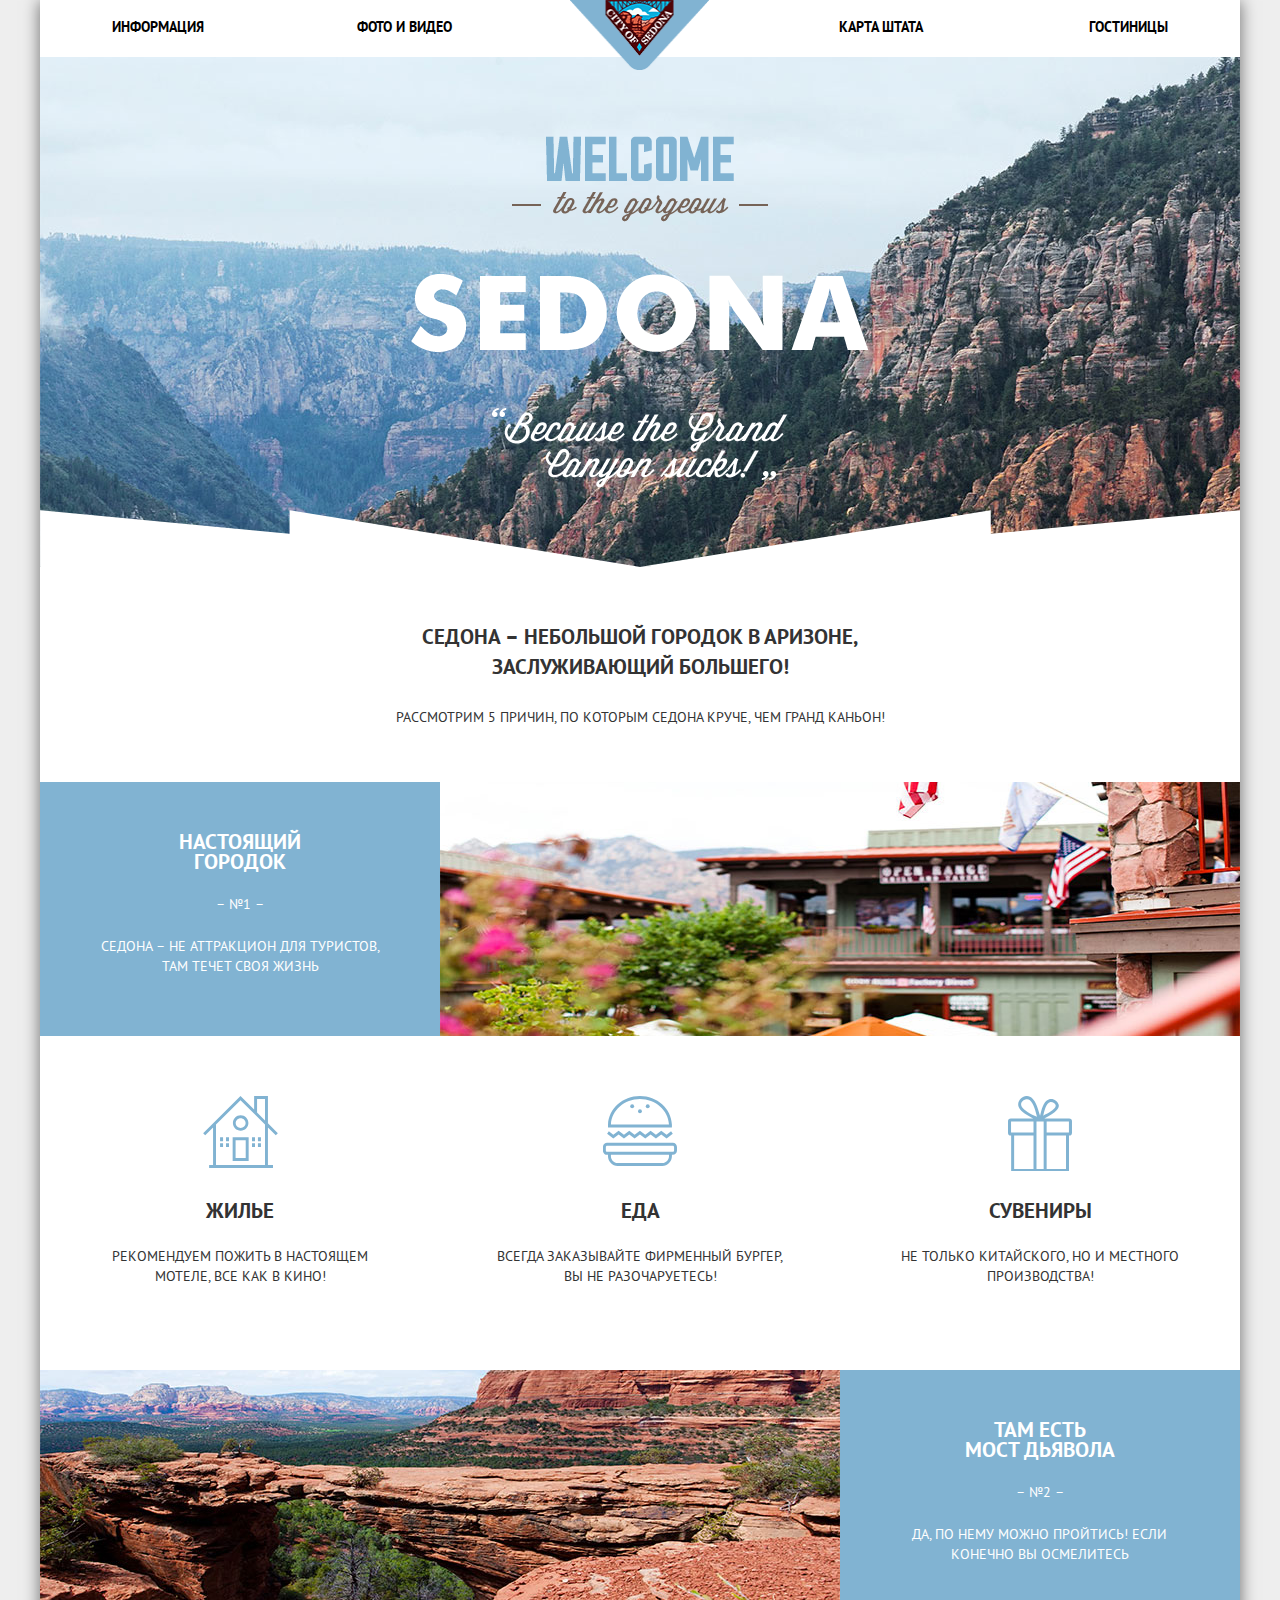
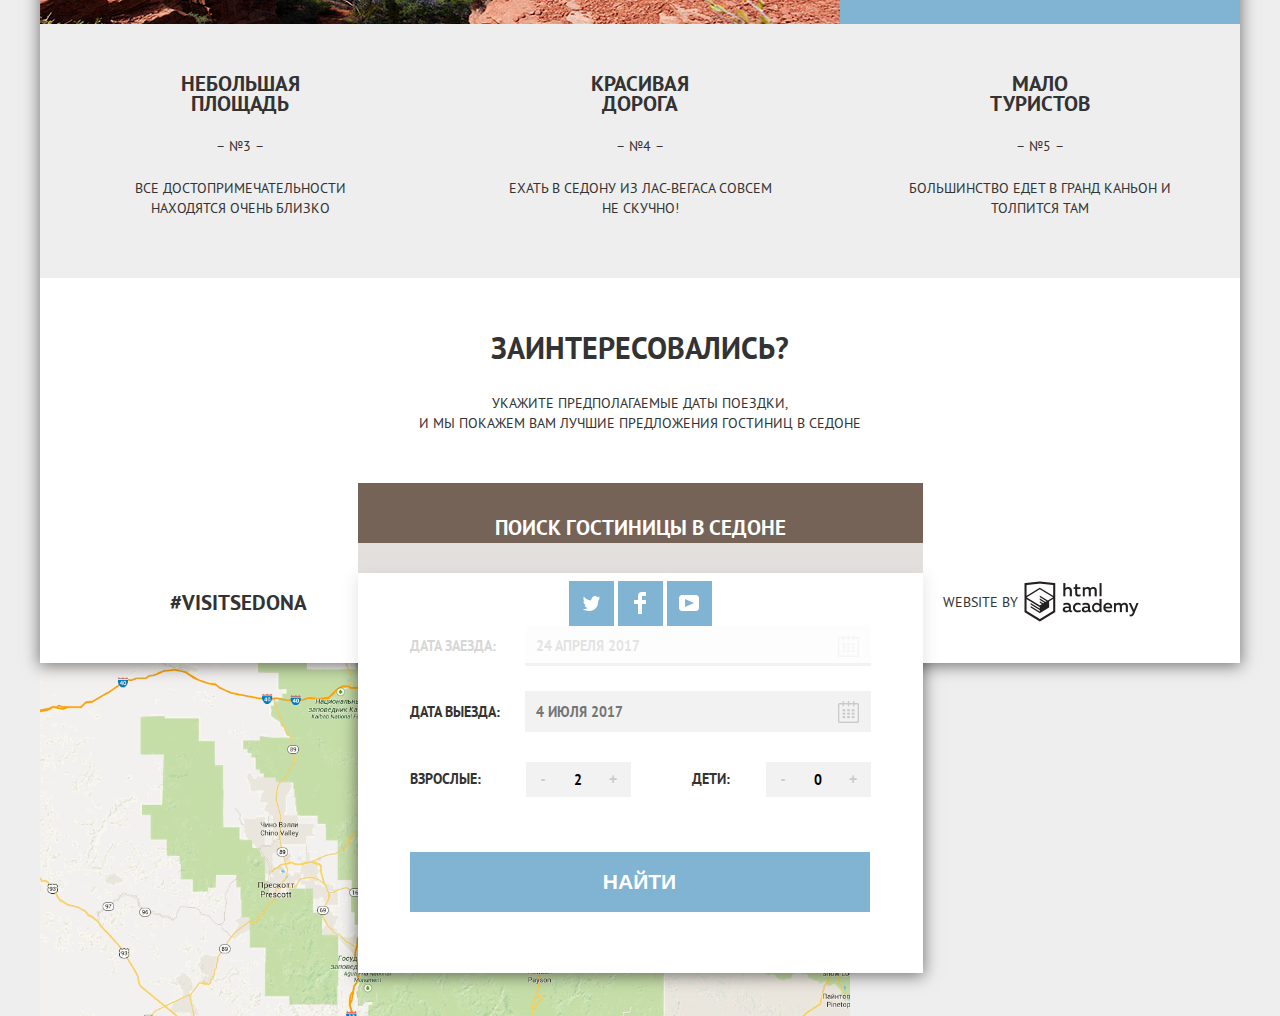
==== commit 76f2fd89: "FInal" ====
--- a/index.html
+++ b/index.html
@@ -12,7 +12,7 @@
     <header class="main-header">
       <nav class="main-navigation">
         <a class="main-header-logo">
-          <img src="img/logo-sedona.png" alt="Логотип City of Sedona">
+          <img src="img/logo-sedona.png" width="140px" height="70px" alt="Логотип City of Sedona">
         </a>
         <ul class="site-navigation">
           <li><a href="#info">Информация</a></li>
@@ -39,9 +39,9 @@
 
       <section class="features-ill">
         <div class="feature">
-          <h3>Настоящий городок</h3>
-          <span class="number">–№1–</span>
-          <p>Седона – не аттракцион для туристов, там течет своя жизнь</p>
+          <h3>Настоящий<br>городок</h3>
+          <span class="number">– №1 –</span>
+          <p>Седона – не аттракцион для туристов,<br>там течет своя жизнь</p>
         </div>
         <div class="illustration-1">
         </div>
@@ -66,8 +66,8 @@
 
       <section class="features-ill reverse">
         <div class="feature">
-          <h3>Там есть Мост Дьявола</h3>
-          <span class="number">–№2–</span>
+          <h3>Там есть<br>Мост Дьявола</h3>
+          <span class="number">– №2 –</span>
           <p>Да, по нему можно пройтись! Если конечно вы осмелитесь</p>
         </div>
         <div class="illustration-2">
@@ -77,18 +77,18 @@
       <section class="features">
         <ul class="features-list">
           <li class="feature">
-            <h3>Небольшая площадь</h3>
-            <span class="number">–№3–</span>
-            <p>Все достопримечательности находятся очень близко</p>
+            <h3>Небольшая<br>площадь</h3>
+            <span class="number">– №3 –</span>
+            <p>Все достопримечательности<br>находятся очень близко</p>
           </li>
           <li class="feature">
-            <h3>Красивая дорога</h3>
-            <span class="number">–№4–</span>
-            <p>Ехать в Седону из Лас-Вегаса совсем не скучно!</p>
+            <h3>Красивая<br>дорога</h3>
+            <span class="number">– №4 –</span>
+            <p>Ехать в Седону из Лас-Вегаса совсем<br>не скучно!</p>
           </li>
           <li class="feature">
-            <h3>Мало туристов</h3>
-            <span class="number">–№5–</span>
+            <h3>Мало<br>туристов</h3>
+            <span class="number">– №5 –</span>
             <p>Большинство едет в Гранд Каньон и толпится там</p>
           </li>
         </ul>
@@ -101,8 +101,8 @@
       </div>
 
       <section class="form">
-        <h2 class="form-title">Поиск гостиницы в Седоне</h2>
-        <form class="hotel-search" action="hotels.html" method="get">
+        <h2 class="form-title"> <a href="#">Поиск гостиницы в Седоне</a></h2>
+        <form class="hotel-search" action="echo.htmlacademy.ru" method="post">
           <div class="date in">
             <label for="date-in">Дата заезда:</label>
             <input id="date-in" type="text" placeholder="  24 апреля 2017  " required>
@@ -117,26 +117,26 @@
           <div class="guests">
             <label for="counter-adults">Взрослые:</label>
             <div class="counter">
-              <input class="counter-adults-down" type="button" value="-">
+              <input class="counter-down" type="button" value="-">
               <input id="counter-adults" type="text" value="2" size="1">
-              <input class="counter-adults-up" type="button" value="+">
+              <input class="counter-up" type="button" value="+">
             </div>
             <label for="counter-children">Дети:</label>
             <div class="counter">
-              <input class="counter-children-down" type="button" value="-">
+              <input class="counter-down" type="button" value="-">
               <input id="counter-children" type="text" value="0" size="1">
-              <input class="counter-children-up" type="button" value="+">
-            </div>
+              <input class="counter-up" type="button" value="+">
             </div>
           </div>
           <button class="search-button" type="submit">Найти</button>
         </form>
       </section>
 
-      <section>
-        <h2 class="visually-hidden" id="map">Карта Штата</h2>
+      <section id="map">
+        <h2 class="visually-hidden">Карта Штата</h2>
         <div class="maps">
           <script type="text/javascript" charset="utf-8" async src="https://api-maps.yandex.ru/services/constructor/1.0/js/?um=constructor%3A216135177d2605a7af1503cf870363f0d0c2467c47027f87da0f1020286e673c&amp;width=100%25&amp;height=500&amp;lang=ru_RU&amp;scroll=true"></script>
+        <img class="img-map" src="img/map-index.png" height="473px" alt="Карта Штата">
         </div>
       </section>
     </main>
@@ -155,6 +155,6 @@
         </a>
       </p>
     </footer>
-
+    <script src="js/index.js"></script>
   </body>
 </html>
--- a/css/style.css
+++ b/css/style.css
@@ -12,6 +12,10 @@
   font-style: normal;
 }
 
+html {
+  background-color: rgb(238, 238, 238);
+}
+
 body {
   margin: 0 auto;
   padding: 0;
@@ -19,6 +23,8 @@
   min-width: 768px;
   line-height: 20px;
   text-align: center;
+  background-color: rgb(255, 255, 255);
+  box-shadow: 0 2px 15px 1px rgba(0, 0, 0, 0.5);
 
   font-family: "PT Sans", "Arial", sans-serif;
   font-size: 14px;
@@ -31,18 +37,20 @@
   color: #000000;
 }
 
-h3 {
-  padding: 0 35px;
-  text-align: center;
-  font-size: 21px;
-}
-
 .visually-hidden {
   display: none;
 }
 
 .maps {
-  margin-bottom: -25px;
+  position:relative;
+  margin-bottom: -30px;
+}
+
+.img-map {
+  z-index: -1;
+  position: absolute;
+  top: 0;
+  left: 0;
 }
 
 /* HEADER */
@@ -53,21 +61,17 @@
 }
 
 .main-header-logo {
-  display: inline-block;
-  width: 100%;
-  padding: 0;
-  margin: 0 auto;
-}
-
-li {
+  display: block;
+  padding: 0;
+  margin: 0 auto;
+}
+
+.main-navigation ul {
+  display: flex;
+  justify-content: space-between;
+  padding: 0;
+  margin: -58px 6% 20px 6%;
   list-style: none;
-}
-
-.main-navigation ul {
-  display: flex;
-  justify-content: space-between;
-  padding: 0;
-  margin: -60px 6% 20px 6%;
 }
 
 .site-navigation li {
@@ -81,11 +85,11 @@
 }
 
 .site-navigation li:nth-child(2) {
-  margin-right: auto;
+  margin-right: 55px;
 }
 
 .site-navigation li:nth-child(3) {
-  margin-left: auto;
+  margin-left: 55px;
 }
 
 .site-navigation li:nth-child(3),
@@ -101,21 +105,21 @@
   color: rgb(206, 206, 206);
 }
 
-#visited {
+.visited {
   color: rgb(118, 99, 87);
 }
 
 /* FOOTER */
 .main-footer {
   position: relative;
-  z-index: 100;
+  z-index: 10;
   display: flex;
   justify-content: space-between;
   align-items: center;
   height: 120px;
   margin: 0 auto;
   padding: 0;
-  background: rgba(255, 255, 255, 0.8);
+  background-color: rgba(255, 255, 255, 0.8);
 }
 
 .hashtag {
@@ -188,9 +192,8 @@
   vertical-align: middle;
   background-image: url("../img/logo-htmlacademy.png");
   background-repeat: no-repeat;
-  background-position: right;
   background-size: auto;
-  background-position: top;
+  background-position: 50% 0%;
 }
 
 .design:hover {
@@ -216,11 +219,9 @@
 /* CONTAINER */
 
 .mountains {
-  z-index: -1;
-  position: relative;
   width: 100%;
-  height: 500px;
-  margin: auto;
+  height: 510px;
+  margin: 0 auto;
   background-image: url("../img/background-index.jpg");
   background-position: top;
   background-repeat: no-repeat;
@@ -228,9 +229,10 @@
 }
 
 .text {
-  height: 500px;
+  position: relative;
+  height: 510px;
   width: 100%;
-  margin: auto;
+  margin: 0 auto;
   background-image: url("../img/text-index.png");
   background-position: center;
   background-repeat: no-repeat;
@@ -242,18 +244,34 @@
   width: 100%;
   height: 60px;
   margin: 0 auto;
-  background: url("../img/frame-index.png"); background-repeat: no-repeat;
+  background: url("../img/frame-index.png");
+  background-repeat: no-repeat;
   background-position: bottom;
 }
 
 .welcome-promo {
-  margin: 40px auto;
+  margin: 55px auto 25px;
+  line-height: 30px;
   font-size: 21px;
   font-weight: bold;
 }
 
 .welcome-text {
-  margin: 40px auto 60px auto;
+  margin: 0 auto 55px auto;
+}
+
+.feature h3 {
+  margin: 0;
+  text-align: center;
+  font-size: 21px;
+  font-weight: bold;
+}
+
+.service-item h3 {
+margin: 30px auto 25px;
+text-align: center;
+font-size: 21px;
+font-weight: bold;
 }
 
 .features-ill {
@@ -261,32 +279,48 @@
   display: flex;
   box-sizing: border-box;
   background-color: rgb(129, 179, 210);
-  color: #ffffff;
-}
-
-}
-.services {
-  margin: 0 auto;
+  color: rgb(255, 255, 255);
 }
 
 .reverse {
   display: flex;
   flex-direction: row-reverse;
-  align-items: stretch;
-}
-
-.service-item,
+}
+
 .feature {
   margin: 0;
-  padding: 50px;
+  padding: 50px 40px 60px;
   box-sizing: border-box;
-  align-self: center;
   width: 33.33%;
   flex-grow: 1;
 }
 
+.feature p {
+  margin: 0;
+  padding: 0;
+}
+
+.service-item {
+  position: relative;
+  margin: 0;
+  padding: 30px 50px 70px;
+  box-sizing: border-box;
+  width: 33.33%;
+  flex-grow: 1;
+}
+
+.features {
+  margin: 0;
+  background-color: rgb(238, 238, 238);
+}
+
+.services {
+  margin: 0 auto;
+}
+
 .number {
-  padding: 20px;
+  display: block;
+  margin: 22px auto;
 }
 
 .service-navigator,
@@ -295,12 +329,13 @@
   padding: 0;
   display: flex;
   justify-content: space-between;
+  list-style: none;
 }
 
 .housing::before {
   content: "";
   display: block;
-  margin: 20px auto;
+  margin: 20px auto 30px;
   width: 75px;
   height: 75px;
   background-image: url("../img/icon-1.svg");
@@ -310,7 +345,7 @@
 .food::before {
   content: "";
   display: block;
-  margin: 20px auto;
+  margin: 20px auto 30px;
   width: 75px;
   height: 75px;
   background-image: url("../img/icon-3.svg");
@@ -320,17 +355,11 @@
 .souvenirs::before {
   content: "";
   display: block;
-  margin: 20px auto;
+  margin: 20px auto 30px;
   width: 65px;
   height: 75px;
   background-image: url("../img/icon-2.svg");
   background-repeat: no-repeat;
-}
-
-.features {
-  margin: 0;
-  align-items: stretch;
-  background-color: rgb(238, 238, 238);
 }
 
 .illustration-1 {
@@ -351,65 +380,81 @@
   flex-shrink: 1;
 }
 
-.service-item {
-  position: relative;
-  margin: 0 auto;
-  padding: 30px;
-  text-align: center;
-}
-
-.span {
-  margin: 20px auto;
-  padding: 0;
-}
-
 .question {
-  margin: 50px auto;
+  margin: 60px auto 35px;
   font-size: 30px;
   text-align: center;
   font-weight: bold;
 }
 
+.form {
+  margin: 50px auto 0 auto;
+}
+
 .form-title {
-  margin: 50px auto 0 auto;
-  width: 570px;
-  height: 85;
-  padding: 25px;
+  right: 0;
+  left: 0;
+  margin: 0 auto;
+  padding: 35px;
+  width: 565px;
+  height: 90;
+  box-sizing: border-box;
   background-color: rgb(118, 99, 87);
 
   font-size: 21px;
   font-weight: bold;
   text-align: center;
-  color: #ffffff;
+}
+
+.form-title a {
+  color: rgb(255, 255, 255);
+}
+
+.form-title a:active {
+  color: rgba(255, 225, 225, 0.5);
+}
+
+.form-title:hover {
+  background-color: rgb(96, 78, 67);
+}
+
+.form-title:active {
+  background-color: rgb(80, 62, 51);
 }
 
 .hotel-search {
   z-index: 10;
   position: absolute;
-  display: inline-block;
+  display: flex;
+  flex-direction: column;
   right: 0;
   left: 0;
   margin: 0 auto;
-  padding: 55px;
-  width: 510px;
-  height: 350px;
-  background-color: #ffffff;
+  padding: 52px;
+  padding-bottom: 40px;
+  width: 565px;
+  height: 400px;
+  box-sizing: border-box;
+  background-color: rgb(255, 255, 255);
   box-shadow: 0 2px 15px 1px rgba(0, 0, 0, 0.5);
+  text-align: left;
 
   font: inherit;
 }
 
-.date,
-.counter {
+.date {
   position: relative;
-  display: inline-block;
-  margin: 20px auto;
+  display: flex;
+  align-items: baseline;
+  margin-bottom: 25px;
   padding: 0;
 }
 
 .date input {
-  width: 345px;
-  height: 40px;
+  margin-left: auto;
+  padding: 0;
+  width: 340px;
+  height: 35px;
   background-color: rgb(242, 242, 242);
   border: 3px solid rgb(242, 242, 242);
 }
@@ -424,9 +469,20 @@
   border: 3px solid rgb(235, 235, 235);
 }
 
+.form input[type=text] {
+  font-weight: bold;
+  text-transform: uppercase;
+  font-family: inherit;
+}
+
 .form label {
+  margin-left: 0;
   text-align: left;
   font-weight: bold;
+}
+
+.guests label:last-of-type {
+  margin-left: 25px;
 }
 
 .calendar {
@@ -447,7 +503,7 @@
   height: 25px;
   background-image: url("../img/calendar.png");
   background-repeat: no-repeat;
-  background-position: 50% 52%;
+  background-position: 50% 53%;
 }
 
 .calendar:active {
@@ -461,17 +517,16 @@
 
 .guests {
   display: flex;
-  margin-top: 20px;
-  margin-bottom: 20px;
-  margin-left: 30px;
+  margin-top: 5px;
+  margin-bottom: 55px;
+  padding: 0;
   align-items: baseline;
-  text-align: center;
 }
 
 .counter input {
-  margin: 0 auto;
-  width: 40px;
-  height: 40px;
+  padding: 0;
+  width: 35px;
+  height: 35px;
   background-color: rgb(242, 242, 242);
   text-align: center;
   border: none;
@@ -482,12 +537,37 @@
 }
 
 .counter {
+  display: flex;
+  flex-grow: 1;
   font-size: 0;
-  margin: 0 auto;
+}
+
+.counter:first-of-type {
+  margin-left: 45px;
+  justify-content: flex-start;
+}
+
+.counter:last-of-type {
+  justify-content: flex-end;
+}
+
+.counter-up,
+.counter-down {
+  color: rgb(202, 202, 202);
+}
+
+.counter-up:hover,
+.counter-down:hover {
+  color: rgb(0, 0, 0);
+}
+
+.counter-up:active,
+.counter-down:active {
+  color: rgb(129, 179, 210);
 }
 
 .search-button {
-  margin: 20px auto;
+  margin: 0;
   padding: 0;
   height: 60px;
   width: 460px;
@@ -500,7 +580,7 @@
   font-size: 21px;
   font-weight: bold;
   text-transform: uppercase;
-  color: #ffffff;
+  color: rgb(255, 255, 255);
 }
 
 .search-button:hover {
@@ -508,52 +588,58 @@
 }
 
 .search-button:active {
-    opacity: 5;
     background-color: rgb(84, 150, 189);
+    color: rgba(255, 255, 255, 0.5);
 }
 /* Hotels*/
 
-#active {
-  color: rgb(129, 179, 210);
-}
-
 .search-form {
-  width: 100%;
-  margin: 0 auto;
-  padding: 30px;
-  background: url("../img/background-hotes.jpg") no-repeat 100%;
-  background-position: center;
+  max-width: 1200px;
+  min-width: 768px;
+  margin: 0;
+  padding: 0;
+  background: url("../img/background-hotes.jpg") no-repeat;
+  background-position: top;
   background-size: cover;
 
   font-family: inherit;
-  color: #ffffff;
+  color: rgb(255, 255, 255);
 }
 
 .settings {
   display: flex;
   margin: 0;
   padding: 0;
+  list-style: none;
 
   font-size: 16px;
   font-weight: bold;
 }
 
 .filter {
-  margin: 40px;
+  margin-left: 6%;
+  margin-top: 25px;
+  margin-bottom: 10px;
   padding: 0;
   text-align: left;
 }
 
 .filter ul {
   padding: 0;
+  list-style: none;
+}
+
+.filter:nth-of-type(2) {
+  margin-left: 10%;
 }
 
 .filter:last-child {
   margin-left: auto;
+  margin-right: 6%;
 }
 
 .filter-option {
-  margin: 25px auto;
+  margin: 26px auto;
   padding-left: 15px;
   font-size: 14px;
   font-weight: normal;
@@ -563,8 +649,11 @@
   opacity: 0;
 }
 
-label {
+.filter label {
   position: relative;
+  margin: 0;
+  padding-left: 5px;
+  padding-top: 2px;
 }
 
 input[type="checkbox"] + label::before {
@@ -580,6 +669,10 @@
   background-position: left;
 }
 
+input[type="checkbox"]:disabled + label::before {
+  opacity: 0.5;
+}
+
 input[type="checkbox"]:checked + label::before {
   position: absolute;
   top: 0;
@@ -593,9 +686,14 @@
   background-position: left;
 }
 
+input[type="checkbox"]:checked:disabled + label::before {
+  opacity: 0.5;
+}
+
 .price-range {
-  margin: 20px 0;
-  width: 320px;
+  margin: 14px 0;
+  padding: 5px;
+  width: 300px;
   display: flex;
   border: 2px solid white;
   border-radius: 3px;
@@ -605,9 +703,11 @@
 
 .price-range p {
   margin: 0;
-  padding: 5px;
+  padding: 0;
   width: 50%;
   text-align: center;
+
+  font-weight: inherit;
 }
 
 .from {
@@ -616,9 +716,10 @@
 
 .range {
   position: relative;
-  margin: 20px 0;
+  margin: 22px 0;
   border-bottom: 2px solid gray;
-  width: 320px;
+  width: 310px;
+  cursor: pointer;
 }
 
 .handle {
@@ -629,6 +730,10 @@
   background-repeat: no-repeat;
 }
 
+.handle:hover {
+  transform: scale(1.1)
+}
+
 .left {
   position: absolute;
   top: -8px;
@@ -636,37 +741,74 @@
 
 .right {
   position: absolute;
-  top: -8px;
+  top: -10px;
   right: 40px;
 }
 
+.filled-range {
+  position: absolute;
+  left: 15px;
+  border-bottom: 2px solid white;
+  width: 270px;
+}
+
 .results-btn {
   display: block;
-  margin: 20px auto;
-  width: 130px;
+  margin: 30px auto 20px;
+  padding: 8px;
+  width: 135px;
   height: 35px;
   border: 2px solid white;
   border-radius: 3px;
   background-color: transparent;
   color: inherit;
+  font-size: 14px;
   text-transform: uppercase;
 }
 
+.results-btn:hover {
+  background-color: white;
+  color: rgb(51, 51, 51);
+}
+
 .results {
+  margin: 20px 6% 17px;
   display: flex;
   flex-direction: row;
-}
-.results-controls li {
-  display: inline;
+  align-items: baseline;
+}
+
+.sorting {
   margin-left: 45px;
   font-size: 12px;
 }
 
+.sorting-list {
+  display: flex;
+  padding: 0;
+  list-style: none;
+}
+
+.sorting-list li {
+  margin-left: 35px;
+  font-size: 12px;
+}
+
 .results-title,
 .item-title  {
-  margin: 20px 0;
+  margin: 0;
   font-size: 21px;
   font-weight: bold;
+}
+
+.sorting-controls {
+  display: flex;
+  margin-left: auto;
+  align-self: center;
+}
+
+.sorting-up {
+  margin-right: 10px;
 }
 
 .sorting-list a {
@@ -681,6 +823,10 @@
 
 .sorting-list a:active {
   color: rgb(0, 0, 0);
+}
+
+.sorting-list:first-of-type .active {
+  color: rgb(129, 179, 210);
 }
 
 .sorting-up {
@@ -715,6 +861,10 @@
   border-top: 10px solid rgb(129, 179, 210);
 }
 
+.on {
+  border-top: 10px solid rgb(129, 179, 210);
+}
+
 .sorting-item {
   margin: 0;
   padding: 0;
@@ -722,7 +872,7 @@
 
 .item {
   display: flex;
-  margin: 0 auto;
+  margin: 0;
   padding: 0;
   border-top: 1px solid rgb(229, 229, 229);
 }
@@ -733,12 +883,14 @@
 
 .hotel-photo {
   margin: 30px;
+  margin-left: 70px;
   padding: 0;
   align-self: flex-start;
 }
 
 .hotel-description {
   display: inline-block;
+  vertical-align: top;
   flex-grow: 1;
   margin: 30px 0;
   padding: 0;
@@ -746,7 +898,7 @@
 }
 
 .item p {
-  margin: 10px auto;
+  margin: 5px auto 15px;
   padding: 0;
 }
 
@@ -770,13 +922,13 @@
 
 .hotel-info {
   margin: 0 auto;
-  padding: 5px 15px;
+  padding: 5px 17px;
   text-align: center;
   vertical-align: middle;
   background-color: rgb(129, 179, 210);
 
   font-weight: bold;
-  color: #ffffff;
+  color: rgb(255, 255, 255);
 }
 
 .hotel-info:hover {
@@ -790,14 +942,14 @@
 
 .hotel-booking {
   margin: 0 auto;
-  padding: 5px 15px;
+  padding: 5px 17px;
   text-align: center;
   vertical-align: middle;
   background-color: rgb(118, 99, 87);
 
   font-size: 14px;
   font-weight: bold;
-  color: #ffffff;
+  color: rgb(255, 255, 255);
 }
 
 .hotel-booking:hover {
@@ -810,39 +962,57 @@
 }
 
 .raiting {
-  margin: 0 auto 0 0;
-  padding: 0;
-  text-align: center;
-}
-
-.raiting p {
+  position: relative;
+  display: inline-block;
+  width: 100px;
+  margin-bottom: 30px;
+  margin-right: 70px;
   padding: 5px;
+  align-self: flex-end;
   background-color: rgb(242, 242, 242);
 }
 
-.four-stars {
+.four-stars::before {
+  position: absolute;
+  top: -60px;
+  right: 0;
   content: "";
   display: block;
-  width: 72px;
+  margin-left: auto;
+  width: 89px;
   height: 18px;
-  background-image: url(../img/star.svg);
-  background-repeat: repeat-x;
-}
-
-.three-stars {
+  background-image: url("../img/star.svg");
+  background-repeat: space;
+}
+
+.three-stars::before {
+  position: absolute;
+  top: -60px;
+  right: 0;
   content: "";
   display: block;
-  width: 54px;
+  margin-left: auto;
+  width: 66px;
   height: 18px;
-  background-image: url(../img/star.svg);
-  background-repeat: repeat-x;
-}
-
-.two-stars {
+  background-image: url("../img/star.svg");
+  background-repeat: space;
+}
+
+.two-stars::before {
+  position: absolute;
+  top: -60px;
+  right: 0;
   content: "";
   display: block;
-  width: 36px;
+  margin-left: auto;
+  width: 44px;
   height: 18px;
-  background-image: url(../img/star.svg);
-  background-repeat: repeat-x;
-}
+  background-image: url("../img/star.svg");
+  background-repeat: space;
+}
+
+.modal {
+  display: none;
+  animation-name: bounce;
+  transition-duration: 2s;
+}
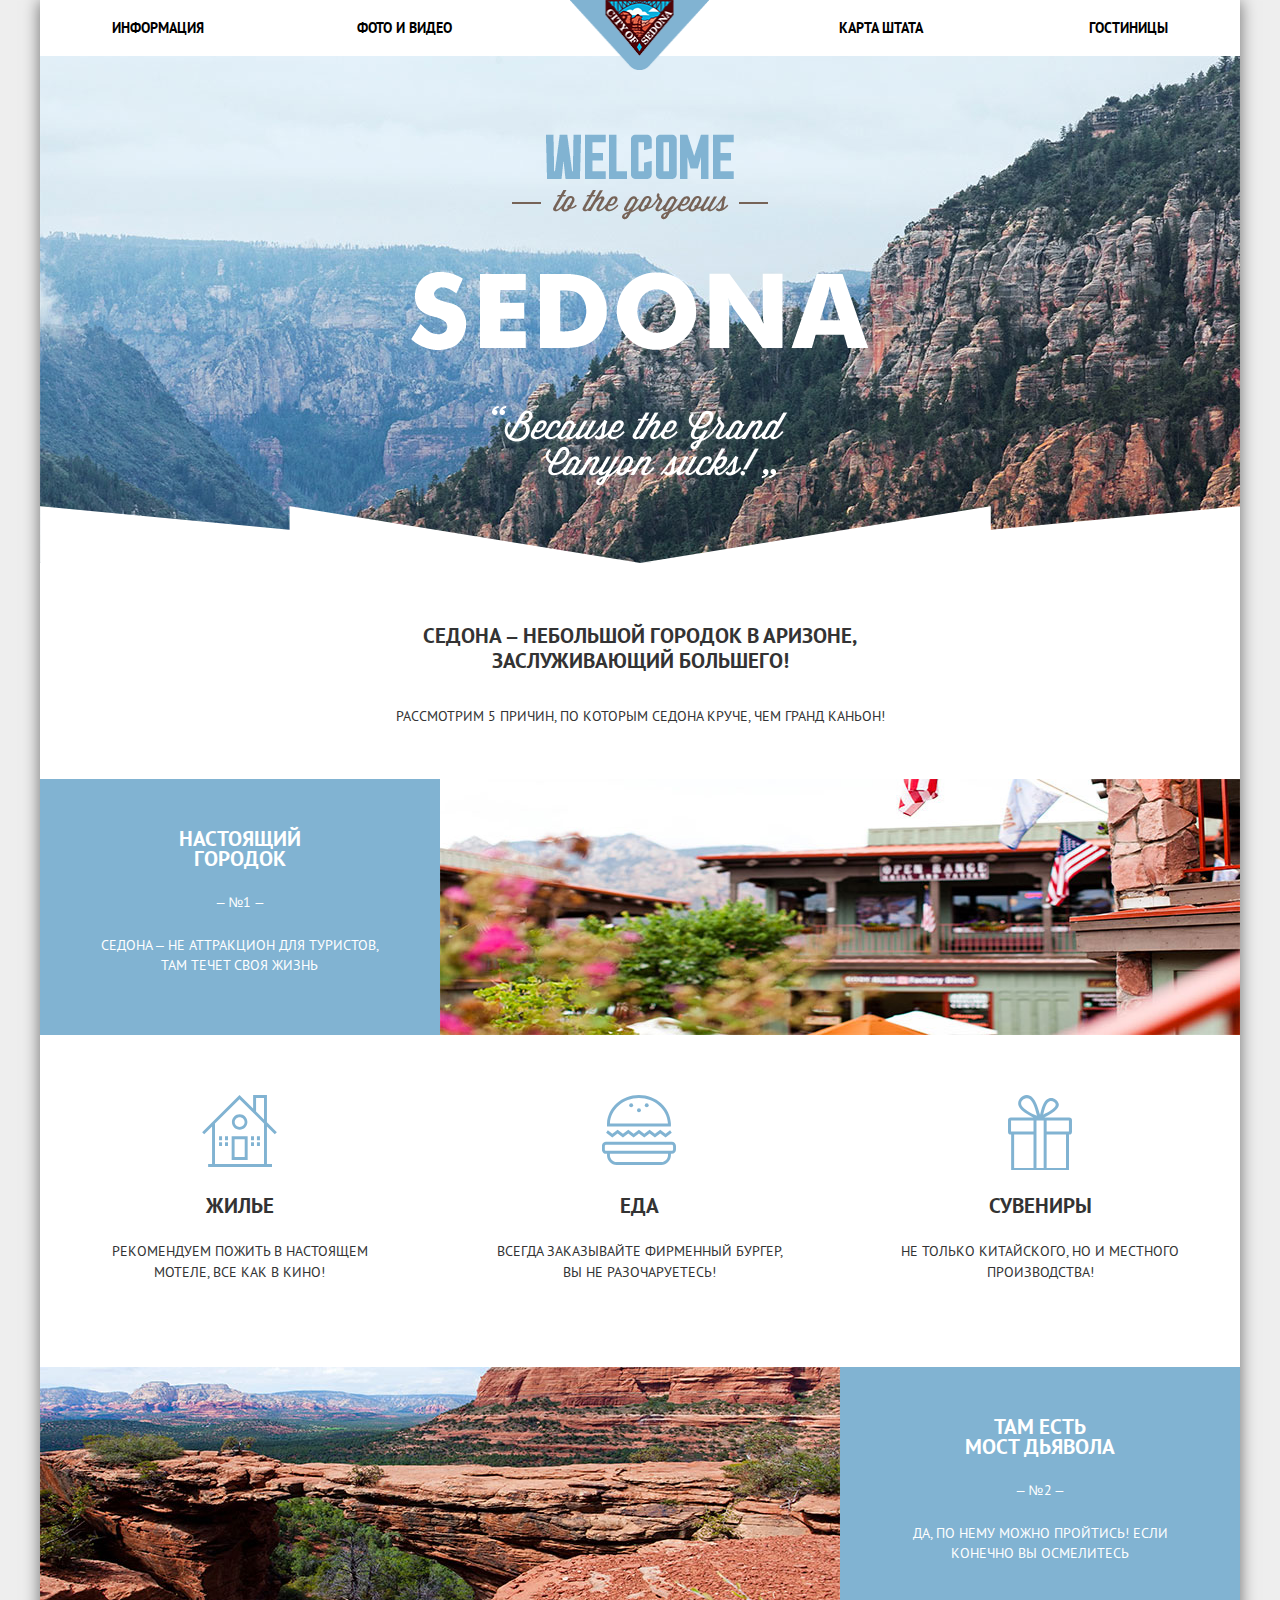
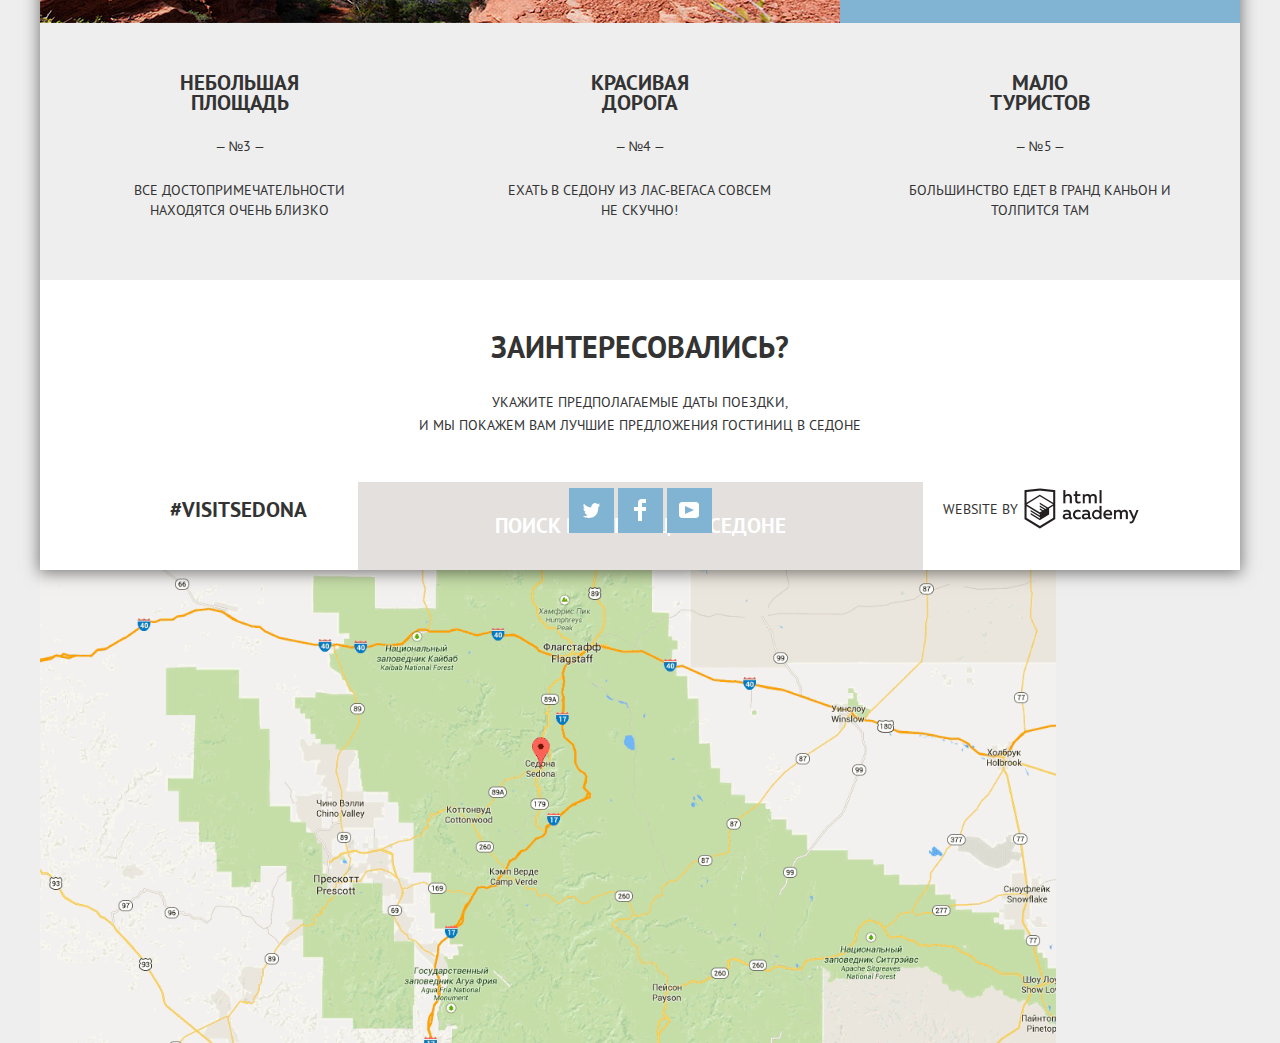
==== commit 045761b7: "new final" ====
--- a/index.html
+++ b/index.html
@@ -3,7 +3,6 @@
   <head>
     <meta charset="utf-8">
     <title>HTML Academy: Седона</title>
-    <link href="https://fonts.googleapis.com/css?family=PT+Sans:400,700&amp;subset=cyrillic" rel="stylesheet">
     <link href="css/normalize.css" rel="stylesheet">
     <link href="css/style.css" rel="stylesheet">
   </head>
@@ -12,7 +11,7 @@
     <header class="main-header">
       <nav class="main-navigation">
         <a class="main-header-logo">
-          <img src="img/logo-sedona.png" width="140px" height="70px" alt="Логотип City of Sedona">
+          <img src="img/logo-sedona.png" width="140" height="70" alt="Логотип City of Sedona">
         </a>
         <ul class="site-navigation">
           <li><a href="#info">Информация</a></li>
@@ -96,7 +95,7 @@
 
       <div>
         <p class="question">Заинтересовались?</p>
-        <p>Укажите предполагаемые даты поездки, <br>
+        <p class="instruction">Укажите предполагаемые даты поездки, <br>
           и мы покажем вам лучшие предложения гостиниц в Седоне</p>
       </div>
 
@@ -135,8 +134,8 @@
       <section id="map">
         <h2 class="visually-hidden">Карта Штата</h2>
         <div class="maps">
-          <script type="text/javascript" charset="utf-8" async src="https://api-maps.yandex.ru/services/constructor/1.0/js/?um=constructor%3A216135177d2605a7af1503cf870363f0d0c2467c47027f87da0f1020286e673c&amp;width=100%25&amp;height=500&amp;lang=ru_RU&amp;scroll=true"></script>
-        <img class="img-map" src="img/map-index.png" height="473px" alt="Карта Штата">
+          <script type="text/javascript" charset="utf-8" async src="https://api-maps.yandex.ru/services/constructor/1.0/js/?um=constructor%3A6a32f1955044c7e50a5943430f5002ccf4c08bfa17246fdbff2a3275a68abd40&amp;width=100%25&amp;height=593&amp;lang=ru_RU&amp;scroll=true"></script>
+        <img class="img-map" src="img/map-index.png" height="593" alt="Карта Штата">
         </div>
       </section>
     </main>
@@ -145,9 +144,9 @@
       <p class="hashtag">#visitsedona</p>
 
       <div>
-        <a class="social" href="#"><div class="twitter"></div></a>
-        <a class="social" href="#"><div class="facebook"></div></a>
-        <a class="social" href="#"><div class="youtube"></div></a>
+        <a class="social" href="#"><span class="twitter"></span></a>
+        <a class="social" href="#"><span class="facebook"></span></a>
+        <a class="social" href="#"><span class="youtube"></span></a>
       </div>
 
       <p class="copyright">Website by
--- a/css/style.css
+++ b/css/style.css
@@ -1,13 +1,13 @@
 @font-face {
   font-family: "PT Sans";
-  src: url(../fonts/ptsans.woff2) format("woff2");
+  src: url("../fonts/ptsans.woff2") format("woff2");
   font-weight: 400;
   font-style: normal;
 }
 
 @font-face {
   font-family: "PT Sans";
-  src: url(../fonts/ptsansbold.woff2) format("woff2");
+  src: url("../fonts/ptsansbold.woff2") format("woff2");
   font-weight: 700;
   font-style: normal;
 }
@@ -21,7 +21,6 @@
   padding: 0;
   max-width: 1200px;
   min-width: 768px;
-  line-height: 20px;
   text-align: center;
   background-color: rgb(255, 255, 255);
   box-shadow: 0 2px 15px 1px rgba(0, 0, 0, 0.5);
@@ -43,7 +42,7 @@
 
 .maps {
   position:relative;
-  margin-bottom: -30px;
+  margin-bottom: -120px;
 }
 
 .img-map {
@@ -61,7 +60,6 @@
 }
 
 .main-header-logo {
-  display: block;
   padding: 0;
   margin: 0 auto;
 }
@@ -75,6 +73,7 @@
 }
 
 .site-navigation li {
+  margin-top: 5px;
   width: 20%;
   font-weight: bold;
 }
@@ -131,9 +130,12 @@
   font-weight: bold;
 }
 
+.main-footer div {
+  display: flex;
+}
+
 .social {
-  display: inline-block;
-  vertical-align: middle;
+  margin: 0 2px;
   width: 45px;
   height: 45px;
   background-color: rgb(129, 179, 210);
@@ -147,7 +149,7 @@
   background-color: rgb(84, 150, 189);
 }
 
-.social div:active {
+.social span:active {
   opacity: 0.3;
 }
 
@@ -220,7 +222,7 @@
 
 .mountains {
   width: 100%;
-  height: 510px;
+  height: 507px;
   margin: 0 auto;
   background-image: url("../img/background-index.jpg");
   background-position: top;
@@ -230,7 +232,7 @@
 
 .text {
   position: relative;
-  height: 510px;
+  height: 507px;
   width: 100%;
   margin: 0 auto;
   background-image: url("../img/text-index.png");
@@ -243,26 +245,28 @@
   bottom: 0;
   width: 100%;
   height: 60px;
-  margin: 0 auto;
+  margin: 0;
   background: url("../img/frame-index.png");
   background-repeat: no-repeat;
   background-position: bottom;
+  background-size: 100%;
 }
 
 .welcome-promo {
-  margin: 55px auto 25px;
-  line-height: 30px;
+  margin: 60px 0 35px;
+  line-height: 25px;
   font-size: 21px;
   font-weight: bold;
 }
 
 .welcome-text {
-  margin: 0 auto 55px auto;
+  margin-bottom: 55px;
 }
 
 .feature h3 {
   margin: 0;
   text-align: center;
+  line-height: 20px;
   font-size: 21px;
   font-weight: bold;
 }
@@ -292,12 +296,12 @@
   padding: 50px 40px 60px;
   box-sizing: border-box;
   width: 33.33%;
-  flex-grow: 1;
 }
 
 .feature p {
   margin: 0;
   padding: 0;
+  line-height: 20px;
 }
 
 .service-item {
@@ -306,7 +310,7 @@
   padding: 30px 50px 70px;
   box-sizing: border-box;
   width: 33.33%;
-  flex-grow: 1;
+  line-height: 21px;
 }
 
 .features {
@@ -314,13 +318,9 @@
   background-color: rgb(238, 238, 238);
 }
 
-.services {
-  margin: 0 auto;
-}
-
 .number {
   display: block;
-  margin: 22px auto;
+  margin: 25px 0;
 }
 
 .service-navigator,
@@ -335,7 +335,7 @@
 .housing::before {
   content: "";
   display: block;
-  margin: 20px auto 30px;
+  margin: 20px auto 25px;
   width: 75px;
   height: 75px;
   background-image: url("../img/icon-1.svg");
@@ -345,7 +345,7 @@
 .food::before {
   content: "";
   display: block;
-  margin: 20px auto 30px;
+  margin: 20px auto 25px;
   width: 75px;
   height: 75px;
   background-image: url("../img/icon-3.svg");
@@ -355,7 +355,7 @@
 .souvenirs::before {
   content: "";
   display: block;
-  margin: 20px auto 30px;
+  margin: 20px auto 25px;
   width: 65px;
   height: 75px;
   background-image: url("../img/icon-2.svg");
@@ -368,7 +368,6 @@
   background-position: center;
   background-repeat: no-repeat;
   background-size: cover;
-  flex-shrink: 1;
 }
 
 .illustration-2 {
@@ -377,27 +376,28 @@
   background-position: center;
   background-repeat: no-repeat;
   background-size: cover;
-  flex-shrink: 1;
 }
 
 .question {
-  margin: 60px auto 35px;
+  margin-top: 50px;
+  margin-bottom: 27px;
   font-size: 30px;
   text-align: center;
   font-weight: bold;
 }
 
+.instruction {
+  line-height: 23px;
+}
+
 .form {
-  margin: 50px auto 0 auto;
+  margin: 45px auto 0 auto;
 }
 
 .form-title {
-  right: 0;
-  left: 0;
   margin: 0 auto;
-  padding: 35px;
+  padding: 32px;
   width: 565px;
-  height: 90;
   box-sizing: border-box;
   background-color: rgb(118, 99, 87);
 
@@ -431,9 +431,8 @@
   left: 0;
   margin: 0 auto;
   padding: 52px;
-  padding-bottom: 40px;
+  padding-bottom: 60px;
   width: 565px;
-  height: 400px;
   box-sizing: border-box;
   background-color: rgb(255, 255, 255);
   box-shadow: 0 2px 15px 1px rgba(0, 0, 0, 0.5);
@@ -482,7 +481,7 @@
 }
 
 .guests label:last-of-type {
-  margin-left: 25px;
+  margin-left: 20px;
 }
 
 .calendar {
@@ -525,8 +524,8 @@
 
 .counter input {
   padding: 0;
-  width: 35px;
-  height: 35px;
+  width: 38px;
+  height: 40px;
   background-color: rgb(242, 242, 242);
   text-align: center;
   border: none;
@@ -568,8 +567,7 @@
 
 .search-button {
   margin: 0;
-  padding: 0;
-  height: 60px;
+  padding: 15px;
   width: 460px;
   text-align: center;
   vertical-align: middle;
@@ -602,7 +600,6 @@
   background-position: top;
   background-size: cover;
 
-  font-family: inherit;
   color: rgb(255, 255, 255);
 }
 
@@ -613,15 +610,18 @@
   list-style: none;
 
   font-size: 16px;
-  font-weight: bold;
 }
 
 .filter {
   margin-left: 6%;
-  margin-top: 25px;
+  margin-top: 30px;
   margin-bottom: 10px;
   padding: 0;
   text-align: left;
+}
+
+.filter b {
+  font-weight: bold;
 }
 
 .filter ul {
@@ -639,7 +639,7 @@
 }
 
 .filter-option {
-  margin: 26px auto;
+  margin: 28px auto;
   padding-left: 15px;
   font-size: 14px;
   font-weight: normal;
@@ -691,8 +691,8 @@
 }
 
 .price-range {
-  margin: 14px 0;
-  padding: 5px;
+  margin: 11px 0;
+  padding: 7px;
   width: 300px;
   display: flex;
   border: 2px solid white;
@@ -749,15 +749,14 @@
   position: absolute;
   left: 15px;
   border-bottom: 2px solid white;
-  width: 270px;
+  width: 250px;
 }
 
 .results-btn {
   display: block;
-  margin: 30px auto 20px;
+  margin: 30px 27% 15px;
   padding: 8px;
   width: 135px;
-  height: 35px;
   border: 2px solid white;
   border-radius: 3px;
   background-color: transparent;
@@ -772,7 +771,7 @@
 }
 
 .results {
-  margin: 20px 6% 17px;
+  margin: 23px 6% 20px;
   display: flex;
   flex-direction: row;
   align-items: baseline;
@@ -784,6 +783,7 @@
 }
 
 .sorting-list {
+  margin-left: 5px;
   display: flex;
   padding: 0;
   list-style: none;
@@ -873,7 +873,7 @@
 .item {
   display: flex;
   margin: 0;
-  padding: 0;
+  padding: 30px 70px;
   border-top: 1px solid rgb(229, 229, 229);
 }
 
@@ -882,23 +882,19 @@
 }
 
 .hotel-photo {
-  margin: 30px;
-  margin-left: 70px;
-  padding: 0;
+  margin: 0;
   align-self: flex-start;
 }
 
 .hotel-description {
-  display: inline-block;
-  vertical-align: top;
   flex-grow: 1;
-  margin: 30px 0;
+  margin-left: 30px;
   padding: 0;
   text-align: left;
 }
 
 .item p {
-  margin: 5px auto 15px;
+  margin: 5px auto 20px;
   padding: 0;
 }
 
@@ -921,7 +917,6 @@
 }
 
 .hotel-info {
-  margin: 0 auto;
   padding: 5px 17px;
   text-align: center;
   vertical-align: middle;
@@ -941,7 +936,6 @@
 }
 
 .hotel-booking {
-  margin: 0 auto;
   padding: 5px 17px;
   text-align: center;
   vertical-align: middle;
@@ -963,10 +957,7 @@
 
 .raiting {
   position: relative;
-  display: inline-block;
   width: 100px;
-  margin-bottom: 30px;
-  margin-right: 70px;
   padding: 5px;
   align-self: flex-end;
   background-color: rgb(242, 242, 242);
@@ -974,7 +965,7 @@
 
 .four-stars::before {
   position: absolute;
-  top: -60px;
+  top: -65px;
   right: 0;
   content: "";
   display: block;
@@ -987,7 +978,7 @@
 
 .three-stars::before {
   position: absolute;
-  top: -60px;
+  top: -65px;
   right: 0;
   content: "";
   display: block;
@@ -1000,7 +991,7 @@
 
 .two-stars::before {
   position: absolute;
-  top: -60px;
+  top: -65px;
   right: 0;
   content: "";
   display: block;
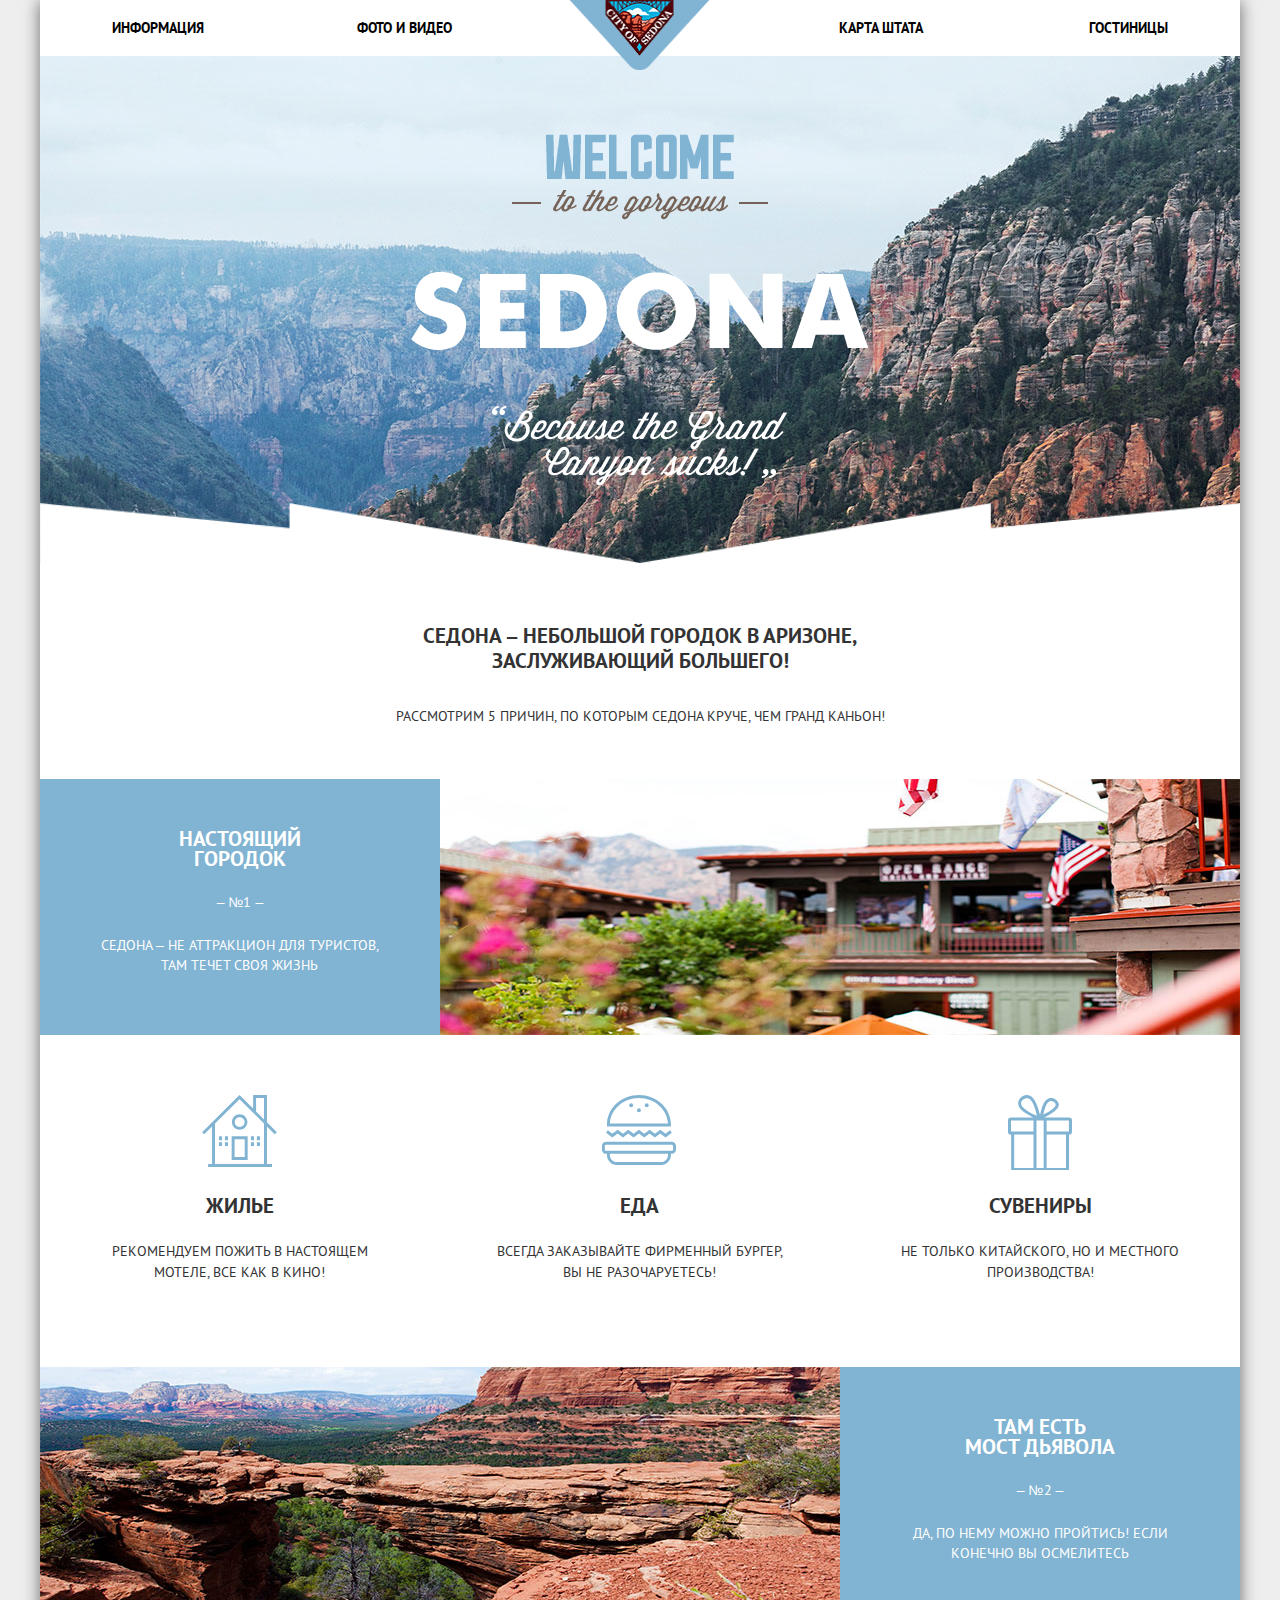
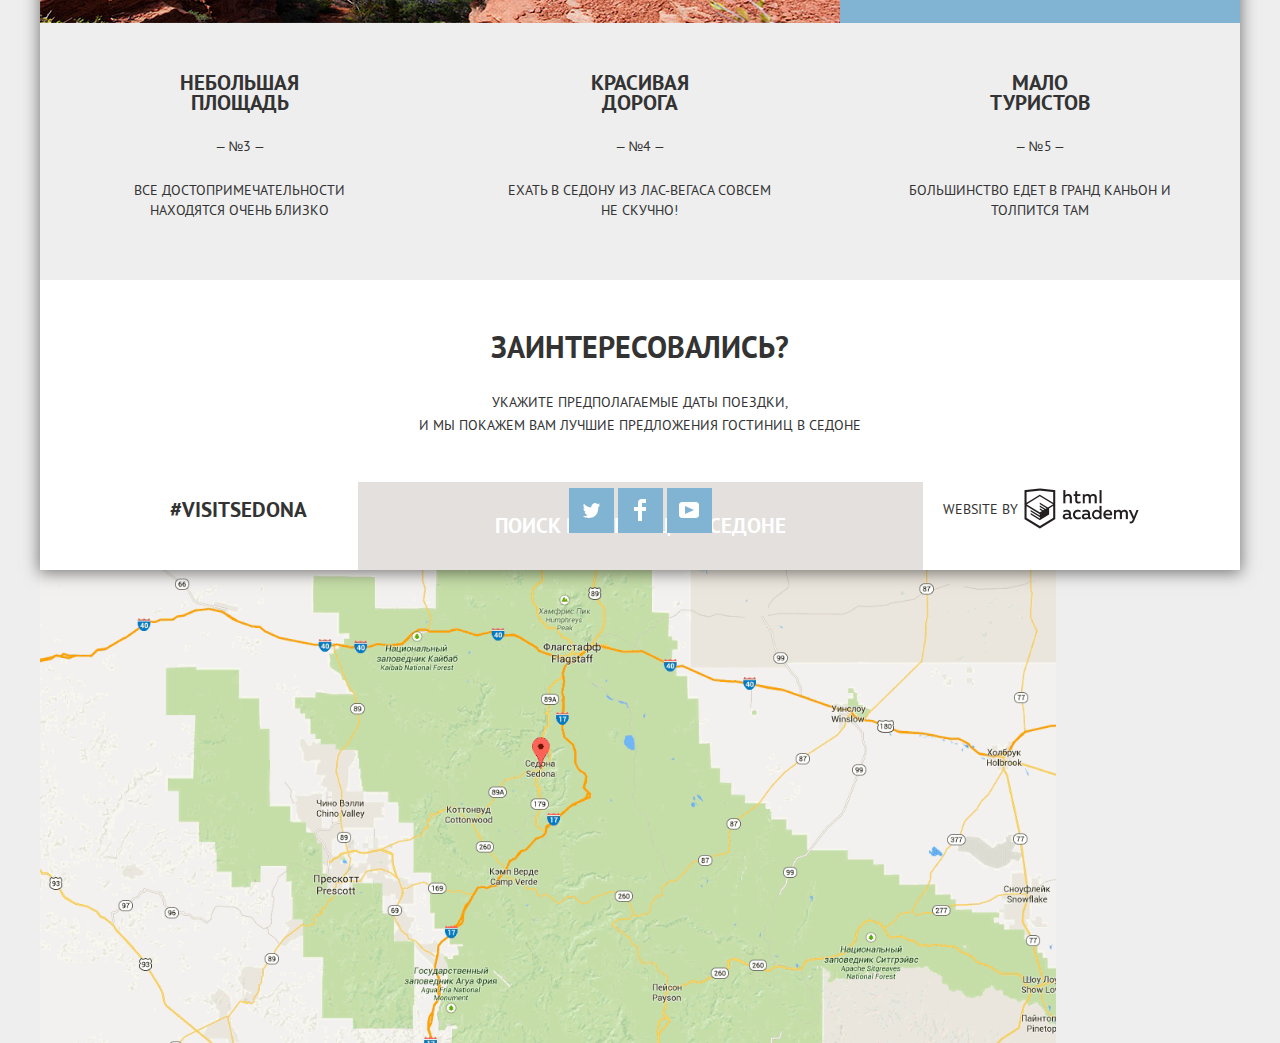
==== commit 491df208: "final project" ====
--- a/index.html
+++ b/index.html
@@ -4,7 +4,7 @@
     <meta charset="utf-8">
     <title>HTML Academy: Седона</title>
     <link href="css/normalize.css" rel="stylesheet">
-    <link href="css/style.css" rel="stylesheet">
+    <link href="css/style-min.css" rel="stylesheet">
   </head>
   <body>
 
@@ -154,6 +154,6 @@
         </a>
       </p>
     </footer>
-    <script src="js/index.js"></script>
+    <script src="js/index-min.js"></script>
   </body>
 </html>
--- a/css/style-min.css
+++ b/css/style-min.css
@@ -0,0 +1 @@
+@font-face{font-family:"PT Sans";src:url(../fonts/ptsans.woff2) format("woff2");font-weight:400;font-style:normal}@font-face{font-family:"PT Sans";src:url(../fonts/ptsansbold.woff2) format("woff2");font-weight:700;font-style:normal}html{background-color:#eee}body{margin:0 auto;padding:0;max-width:1200px;min-width:768px;text-align:center;background-color:#fff;box-shadow:0 2px 15px 1px rgba(0,0,0,.5);font-family:"PT Sans","Arial",sans-serif;font-size:14px;color:#333;text-transform:uppercase}a{text-decoration:none;color:#000}.visually-hidden{display:none}.maps{position:relative;margin-bottom:-120px}.img-map{z-index:-1;position:absolute;top:0;left:0;max-width:100%}.main-header-logo,.main-navigation{padding:0;margin:0 auto}.main-navigation ul{display:flex;justify-content:space-between;padding:0;margin:-58px 6% 20px;list-style:none}.site-navigation li{margin-top:5px;width:20%;font-weight:700}.site-navigation li:first-child,.site-navigation li:nth-child(2){text-align:left}.site-navigation li:nth-child(2){margin-right:55px}.site-navigation li:nth-child(3){margin-left:55px}.site-navigation li:last-child,.site-navigation li:nth-child(3){text-align:right}.site-navigation a:hover{color:#81b3d2}.site-navigation a:active{color:#cecece}.visited{color:#766357}.main-footer{position:relative;z-index:10;display:flex;justify-content:space-between;align-items:center;height:120px;margin:0 auto;padding:0;background-color:rgba(255,255,255,.8)}.hashtag{width:33%;vertical-align:middle;text-align:center;font-size:21px;font-weight:700}.main-footer div{display:flex}.social{margin:0 2px;width:45px;height:45px;background-color:#81b3d2}.social:hover{background-color:#669ec0}.social:active{background-color:#5496bd}.social span:active{opacity:.3}.facebook,.twitter,.youtube{display:block;width:45px;height:45px;background-image:url(../img/twitter.svg);background-repeat:no-repeat;background-position:center}.facebook,.youtube{background-image:url(../img/fb-icon.svg)}.youtube{background-image:url(../img/youtube.svg)}.copyright{display:inline-block;align-items:middle;width:33%;white-space:nowrap}.design,.design:active{display:inline-block;width:120px;height:45px;vertical-align:middle}.design,.design:active,.design:hover{background-image:url(../img/logo-htmlacademy.png);background-repeat:no-repeat;background-size:auto;background-position:50% 0}.design:active,.design:hover{background-position:50% 53%}.design:active{background-position:50% 104%}.mountains{height:507px;margin:0 auto;background-image:url(../img/background-index.jpg);background-position:top;background-size:cover}.frame,.mountains,.text{width:100%;background-repeat:no-repeat}.text{background-image:url(../img/text-index.png);position:relative;height:507px;margin:0 auto;background-position:center}.frame{position:absolute;bottom:0;height:60px;margin:0;background:url(../img/frame-index.png);background-position:bottom;background-size:100% 60px}.welcome-promo{margin:60px 0 35px;line-height:25px;font-size:21px;font-weight:700}.welcome-text{margin-bottom:55px}.feature h3,.service-item h3{text-align:center;font-size:21px;font-weight:700}.feature h3{line-height:20px;margin:0}.service-item h3{margin:30px auto 25px}.features-ill{margin:0;display:flex;box-sizing:border-box;background-color:#81b3d2;color:#fff}.reverse{display:flex;flex-direction:row-reverse}.feature,.service-item{margin:0;padding:50px 40px 60px;box-sizing:border-box;width:33.33%}.feature p{margin:0;padding:0;line-height:20px}.service-item{position:relative;padding:30px 50px 70px;line-height:21px}.features{margin:0;background-color:#eee}.number{display:block;margin:25px 0}.features-list,.service-navigator{margin:0;padding:0;display:flex;justify-content:space-between;list-style:none}.food::before,.housing::before,.souvenirs::before{content:"";display:block;margin:20px auto 25px;width:75px;height:75px;background-image:url(../img/icon-1.svg);background-repeat:no-repeat}.food::before,.souvenirs::before{background-image:url(../img/icon-3.svg)}.souvenirs::before{width:65px;background-image:url(../img/icon-2.svg)}.illustration-1,.illustration-2{width:66.66%;background-image:url(../img/sedonacity-index.jpg);background-position:center;background-repeat:no-repeat;background-size:cover}.illustration-2{background-image:url(../img/devilroad-index.jpg)}.question{margin-top:50px;margin-bottom:27px;font-size:30px;text-align:center;font-weight:700}.instruction{line-height:23px}.form{margin:45px auto 0}.form-title,.hotel-search{margin:0 auto;width:565px;box-sizing:border-box}.form-title{font-size:21px;font-weight:700;padding:32px;background-color:#766357;text-align:center}.form-title a{color:#fff}.form-title a:active{color:rgba(255,225,225,.5)}.form-title:hover{background-color:#604e43}.form-title:active{background-color:#503e33}.hotel-search{z-index:10;position:absolute;display:flex;flex-direction:column;right:0;left:0;padding:52px 52px 60px;background-color:#fff;box-shadow:0 2px 15px 1px rgba(0,0,0,.5);text-align:left;font:inherit}.date{position:relative;display:flex;align-items:baseline;margin-bottom:25px;padding:0}.date input{margin-left:auto;padding:0;width:340px;height:35px;background-color:#f2f2f2;border:3px solid #f2f2f2}.date input:hover{background-color:#ebebeb;border:3px solid #ebebeb}.date input:focus{background:0 0;border:3px solid #ebebeb}.form input[type=text]{font-weight:700;text-transform:uppercase;font-family:inherit}.form label{margin-left:0;text-align:left;font-weight:700}.guests label:last-of-type{margin-left:20px}.calendar,.calendar:active,.calendar:hover{display:block;width:25px;height:25px;background-image:url(../img/calendar.png);background-repeat:no-repeat}.calendar{position:absolute;top:10px;right:10px;background-position:top}.calendar:active,.calendar:hover{background-position:50% 53%}.calendar:active{background-position:50% 104%}.guests{display:flex;margin-top:5px;margin-bottom:55px;padding:0;align-items:baseline}.counter input{padding:0;width:38px;height:40px;background-color:#f2f2f2;text-align:center;border:0;border-radius:0;font-size:14px;font-weight:700}.counter{display:flex;flex-grow:1;font-size:0}.counter:first-of-type{margin-left:45px;justify-content:flex-start}.counter:last-of-type{justify-content:flex-end}.counter-down,.counter-up{color:#cacaca}.counter-down:hover,.counter-up:hover{color:#000}.counter-down:active,.counter-up:active{color:#81b3d2}.search-button{margin:0;padding:15px;width:460px;text-align:center;vertical-align:middle;border:0;border-radius:0;font-size:21px;font-weight:700;text-transform:uppercase;color:#fff}.search-button,.search-button:hover{background-color:#81b3d2}.search-button:active{background-color:#5496bd;color:rgba(255,255,255,.5)}.search-form{max-width:1200px;min-width:768px;margin:0;padding:0;background:url(../img/background-hotes.jpg) no-repeat;background-position:top;background-size:cover;color:#fff}.settings{display:flex;margin:0;padding:0;list-style:none;font-size:16px}.filter{margin-left:6%;margin-top:30px;margin-bottom:10px;padding:0;text-align:left}.filter b{font-weight:700}.filter ul{padding:0;list-style:none}.filter:nth-of-type(2){margin-left:10%}.filter:last-child{margin-left:auto;margin-right:6%}.filter-option{margin:28px auto;padding-left:15px;font-size:14px;font-weight:400}.checkbox{opacity:0}.filter label{position:relative;margin:0;padding-left:5px;padding-top:2px}input[type=checkbox]+label::before{position:absolute;top:0;left:-25px;content:"";display:block;width:25px;height:25px;background-image:url(../img/checkbox-off.svg);background-repeat:no-repeat;background-position:left}input[type=checkbox]:disabled+label::before{opacity:.5}input[type=checkbox]:checked+label::before{position:absolute;top:0;left:-25px;content:"";display:block;width:25px;height:25px;background-image:url(../img/checkbox-on.svg);background-repeat:no-repeat;background-position:left}input[type=checkbox]:checked:disabled+label::before{opacity:.5}.price-range{margin:11px 0;padding:7px;width:300px;display:flex;border:2px solid #fff;border-radius:3px;font-size:14px;font-weight:400}.price-range p{margin:0;padding:0;width:50%;text-align:center;font-weight:inherit}.from{border-right:2px solid #fff}.range{position:relative;margin:22px 0;border-bottom:2px solid gray;width:310px;cursor:pointer}.handle{display:inline-block;width:20px;height:20px;background-image:url(../img/filter-button.svg);background-repeat:no-repeat}.handle:hover{transform:scale(1.1)}.left,.right{position:absolute;top:-8px}.right{top:-10px;right:40px}.filled-range{position:absolute;left:15px;border-bottom:2px solid #fff;width:250px}.results-btn{display:block;margin:30px 27% 15px;padding:8px;width:135px;border:2px solid #fff;border-radius:3px;background-color:transparent;color:inherit;font-size:14px;text-transform:uppercase}.results-btn:hover{background-color:#fff;color:#333}.results{margin:23px 6% 20px;display:flex;flex-direction:row;align-items:baseline}.sorting{margin-left:45px;font-size:12px}.sorting-list{margin-left:5px;display:flex;padding:0;list-style:none}.sorting-list li{margin-left:35px;font-size:12px}.item-title,.results-title{margin:0;font-size:21px;font-weight:700}.sorting-controls{display:flex;margin-left:auto;align-self:center}.sorting-up{margin-right:10px;width:0;height:0;border-left:6px solid transparent;border-right:6px solid transparent;border-bottom:10px solid #cacaca}.sorting-list a,.sorting-list a:hover{border-bottom:1px dashed #81b3d2;color:#cecece}.sorting-list a:hover{color:#81b3d2}.sorting-list a:active{color:#000}.sorting-list:first-of-type .active{color:#81b3d2}.sorting-up:hover{border-bottom:10px solid #000}.sorting-up:active{border-bottom:10px solid #81b3d2}.sorting-down{width:0;height:0;border-top:10px solid #cacaca;border-left:6px solid transparent;border-right:6px solid transparent}.sorting-down:hover{border-top:10px solid #000}.on,.sorting-down:active{border-top:10px solid #81b3d2}.item,.sorting-item{margin:0;padding:0}.item{display:flex;padding:30px 70px;border-top:1px solid #e5e5e5}.item:last-child{border-bottom:1px solid #e5e5e5}.hotel-photo{margin:0;align-self:flex-start}.hotel-description{flex-grow:1;margin-left:30px;padding:0;text-align:left}.item p{margin:5px auto 20px;padding:0}.reference{display:flex;flex-direction:row}.reference,.reference div{margin-right:5px}.item-title:hover{color:#81b3d2}.item-title:active{color:#cecece}.hotel-booking,.hotel-info{padding:5px 17px;text-align:center;vertical-align:middle;background-color:#81b3d2;font-weight:700;color:#fff}.hotel-info:hover{background-color:#669ec0}.hotel-info:active{background-color:#5496bd;color:rgba(255,225,225,.5)}.hotel-booking{background-color:#766357;font-size:14px}.hotel-booking:hover{background-color:#604e43}.hotel-booking:active{background-color:#503e33;color:rgba(255,225,225,.5)}.raiting{position:relative;width:100px;padding:5px;align-self:flex-end;background-color:#f2f2f2}.four-stars::before,.three-stars::before,.two-stars::before{position:absolute;top:-65px;right:0;content:"";display:block;margin-left:auto;width:89px;height:18px;background-image:url(../img/star.svg);background-repeat:space}.three-stars::before,.two-stars::before{width:66px}.two-stars::before{width:44px}.modal{display:none}
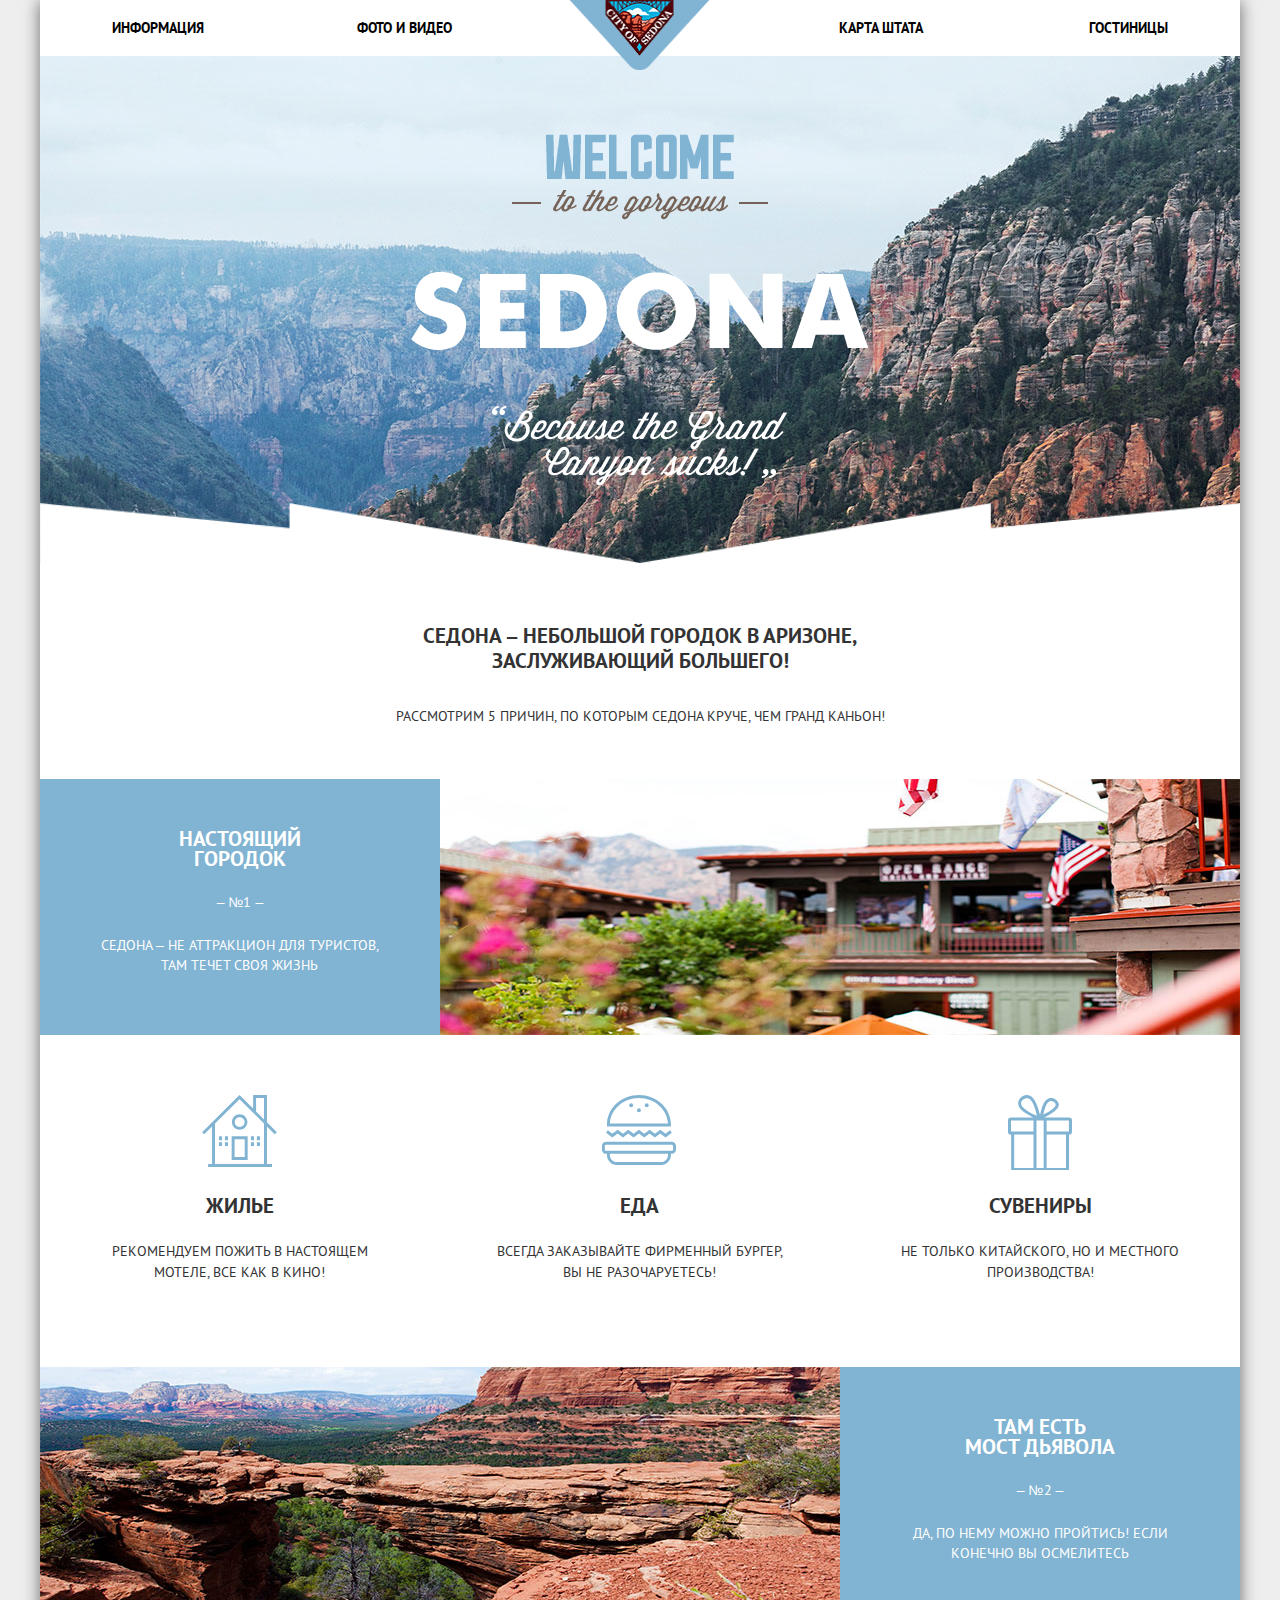
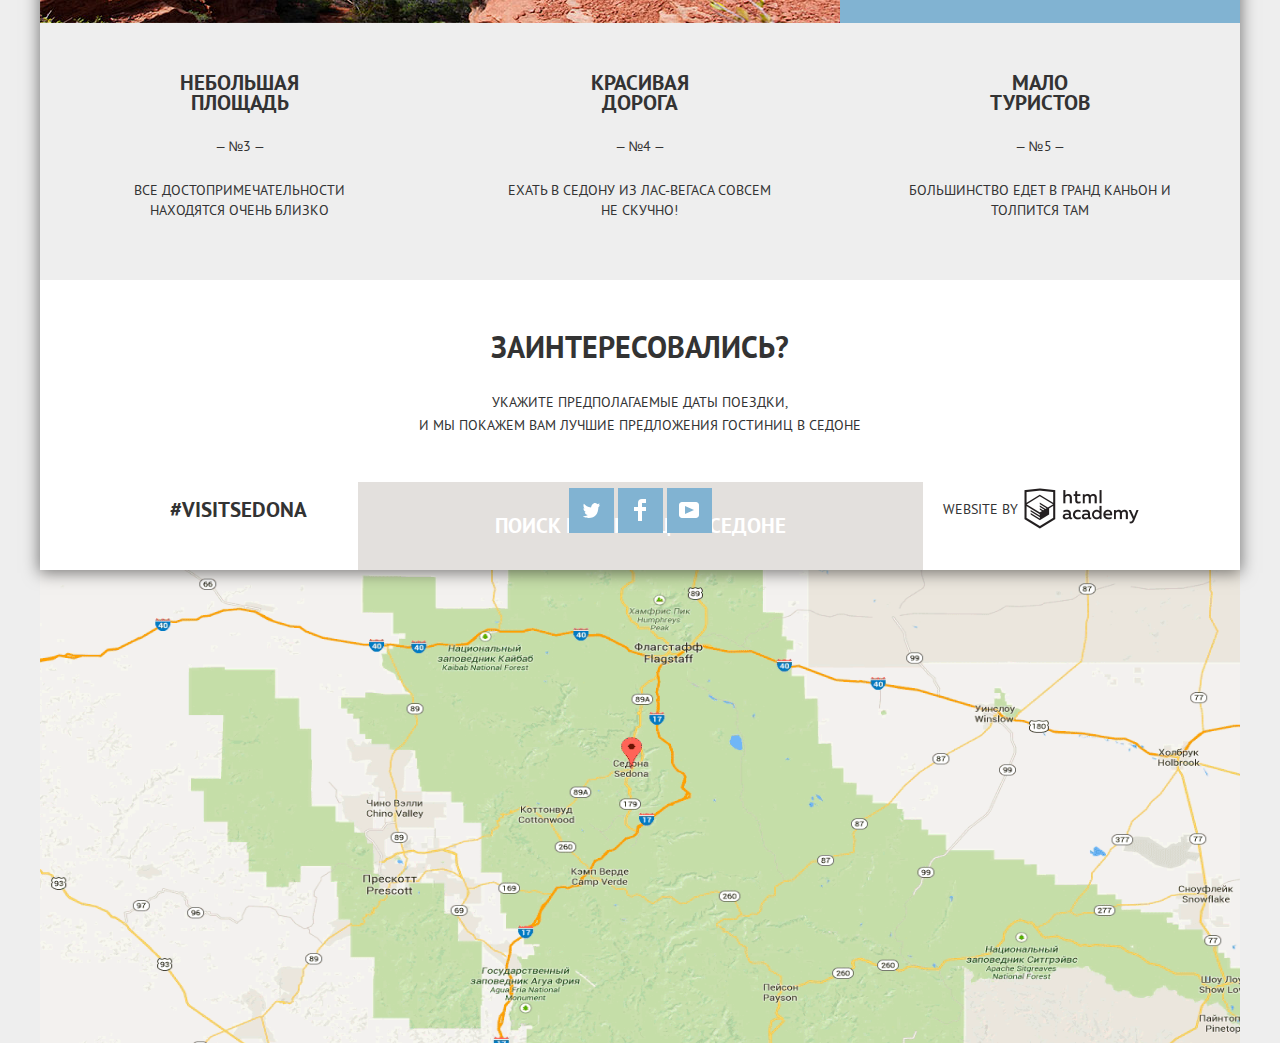
==== commit 3f4a49e4: "final project" ====
--- a/index.html
+++ b/index.html
@@ -135,7 +135,7 @@
         <h2 class="visually-hidden">Карта Штата</h2>
         <div class="maps">
           <script type="text/javascript" charset="utf-8" async src="https://api-maps.yandex.ru/services/constructor/1.0/js/?um=constructor%3A6a32f1955044c7e50a5943430f5002ccf4c08bfa17246fdbff2a3275a68abd40&amp;width=100%25&amp;height=593&amp;lang=ru_RU&amp;scroll=true"></script>
-        <img class="img-map" src="img/map-index.png" height="593" alt="Карта Штата">
+        <img class="img-map" src="img/map-index.png" width="1200" height="593" alt="Карта Штата">
         </div>
       </section>
     </main>
